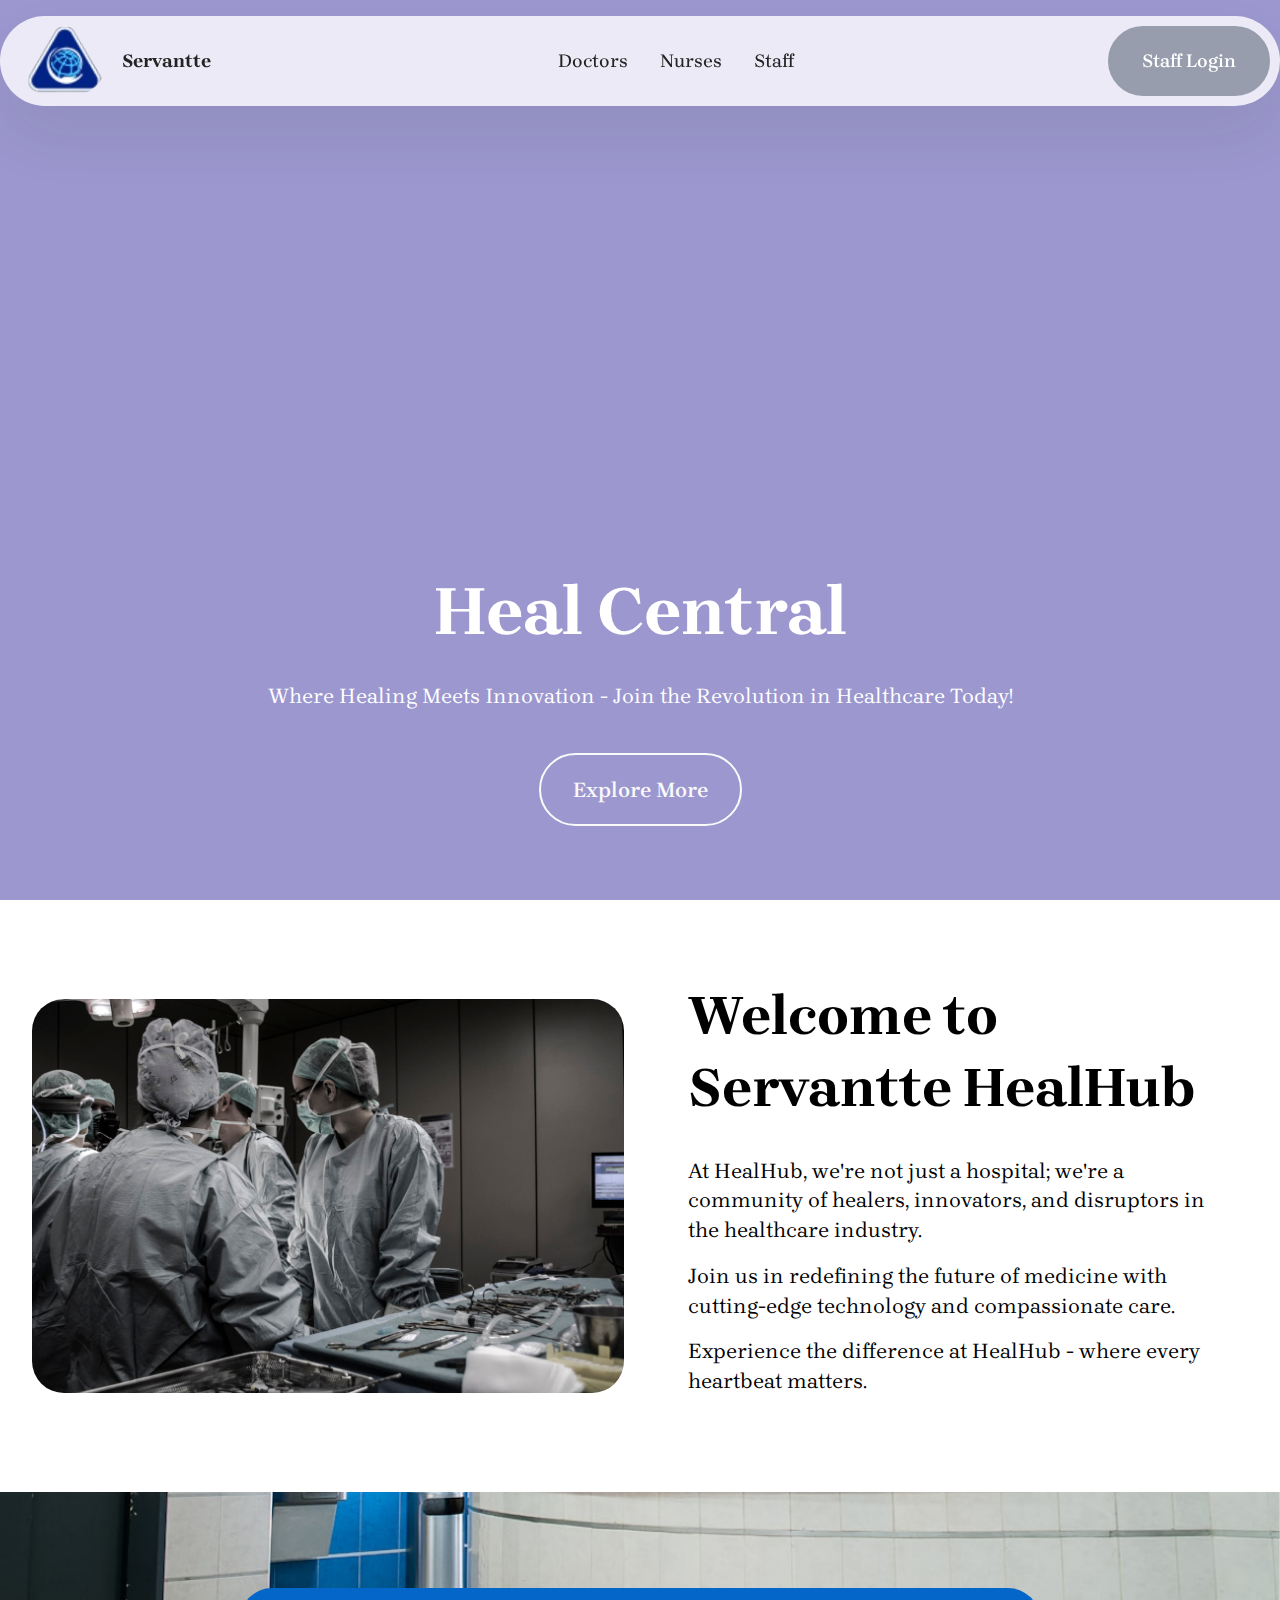
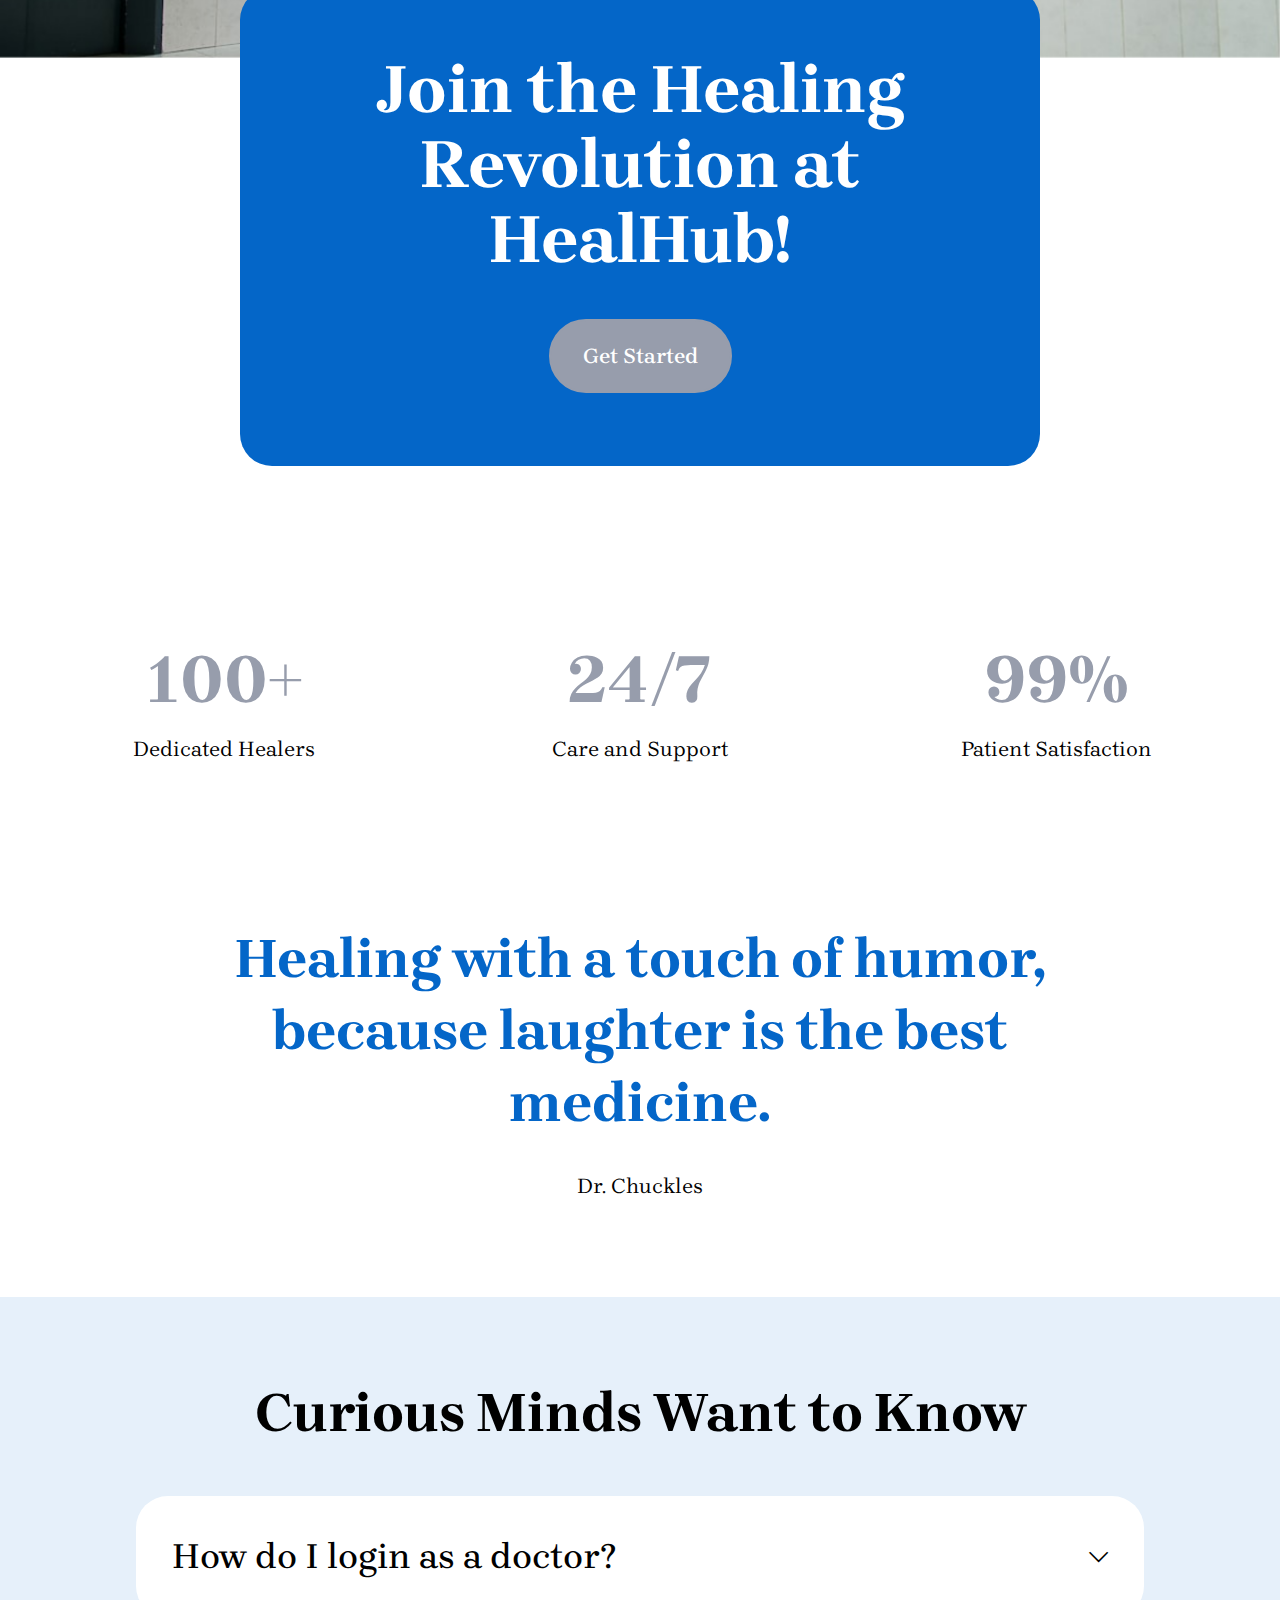
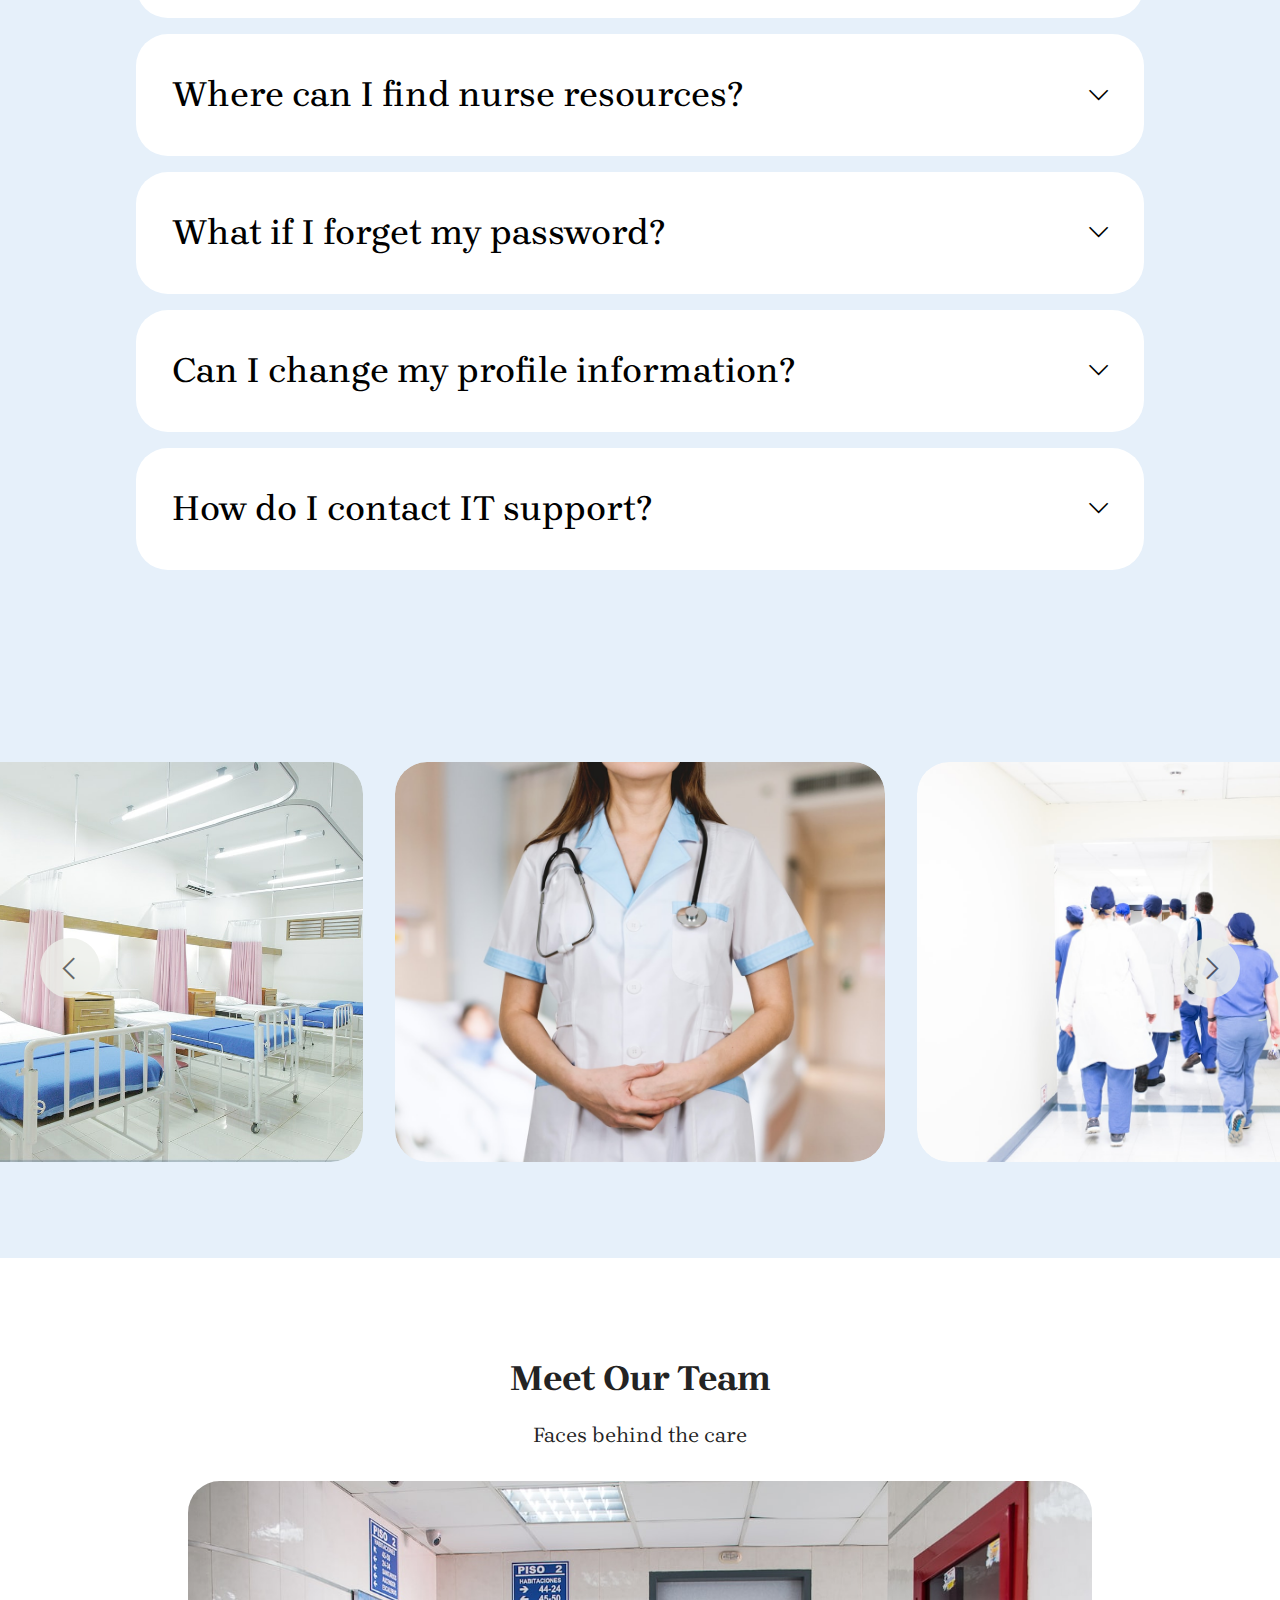
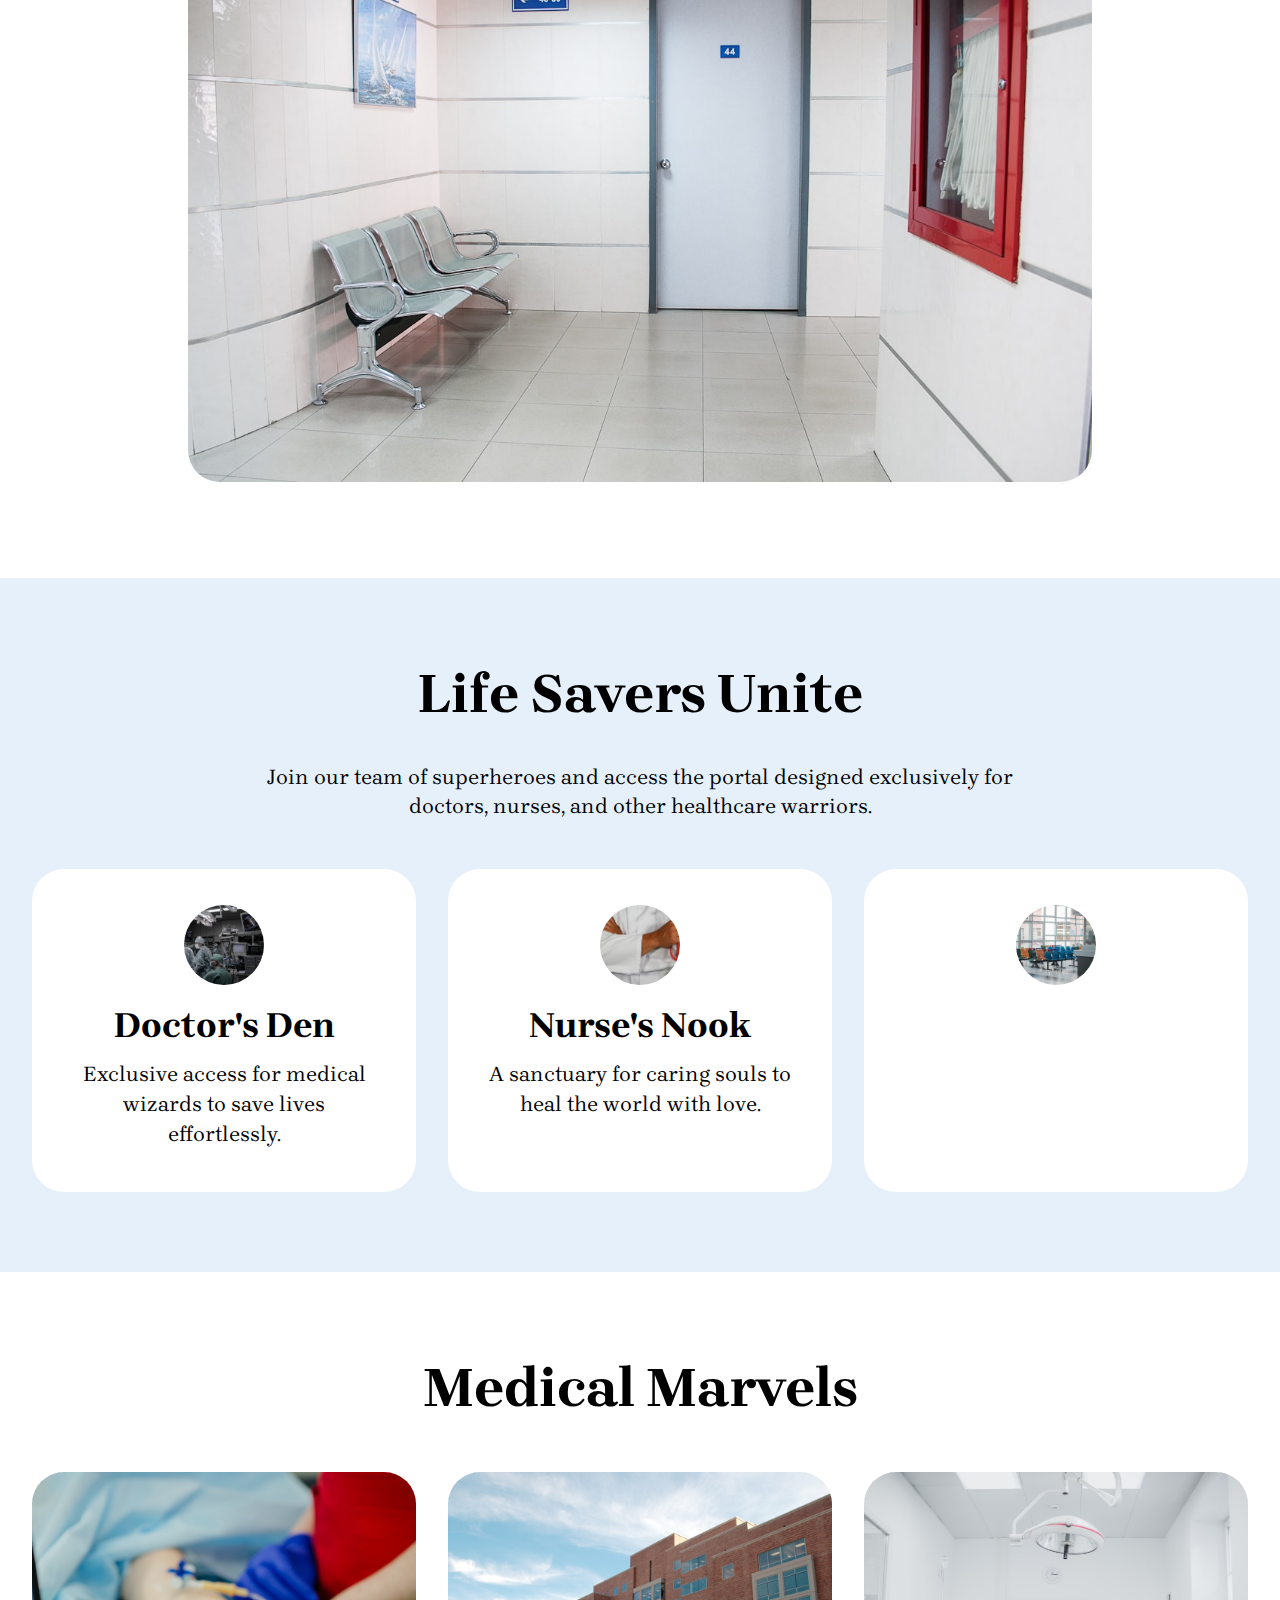
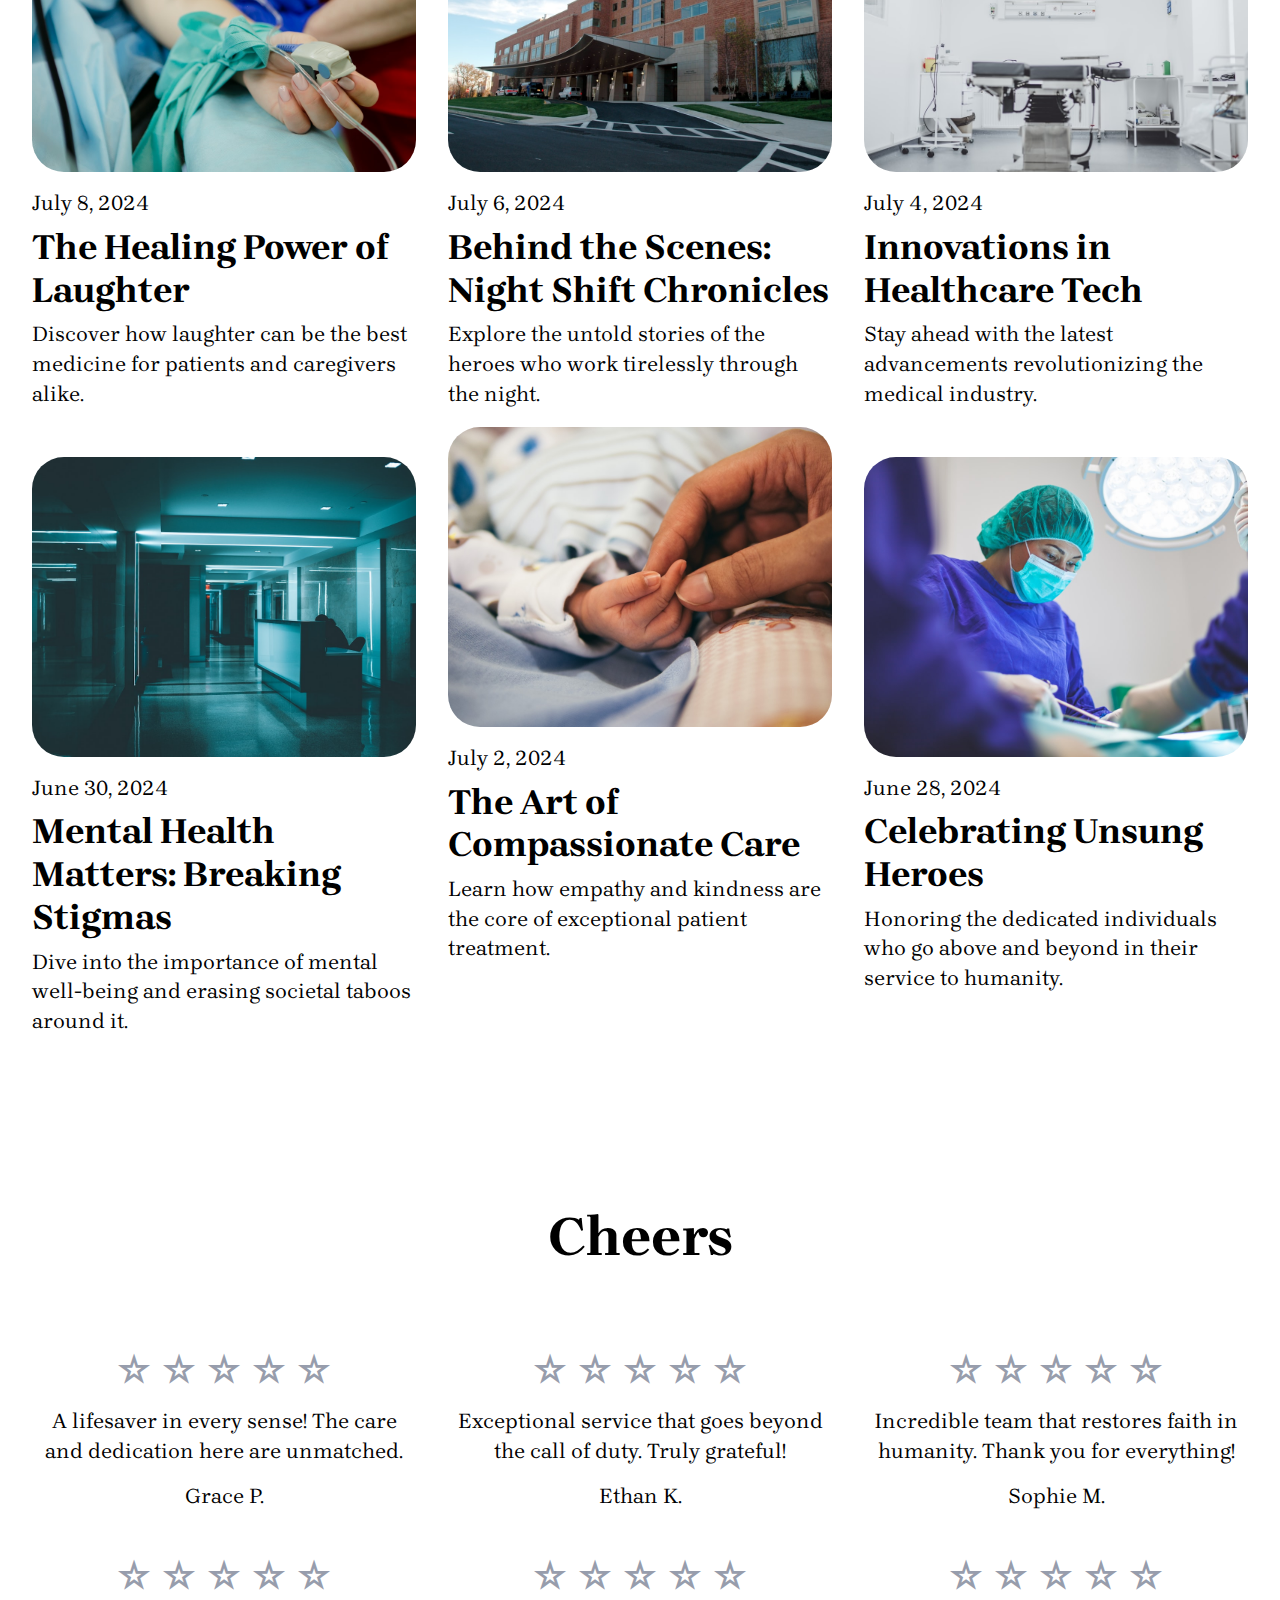
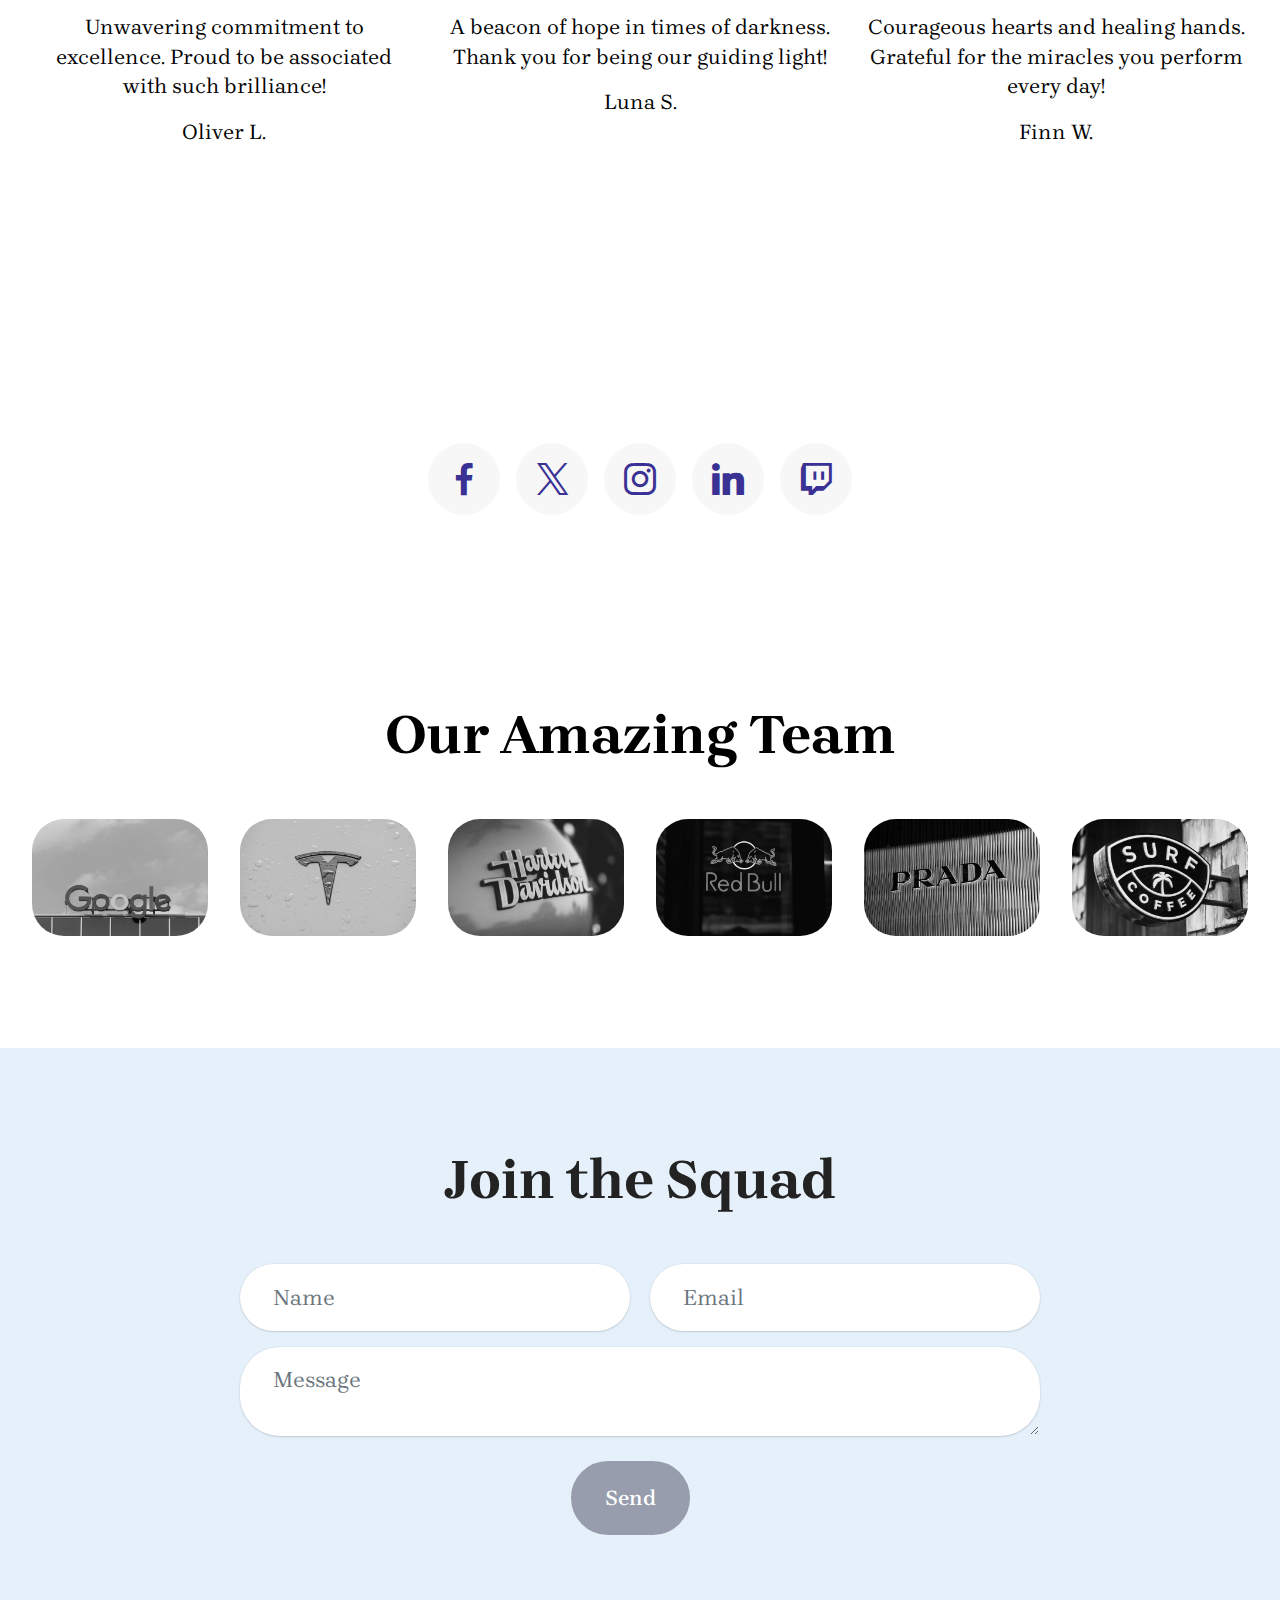
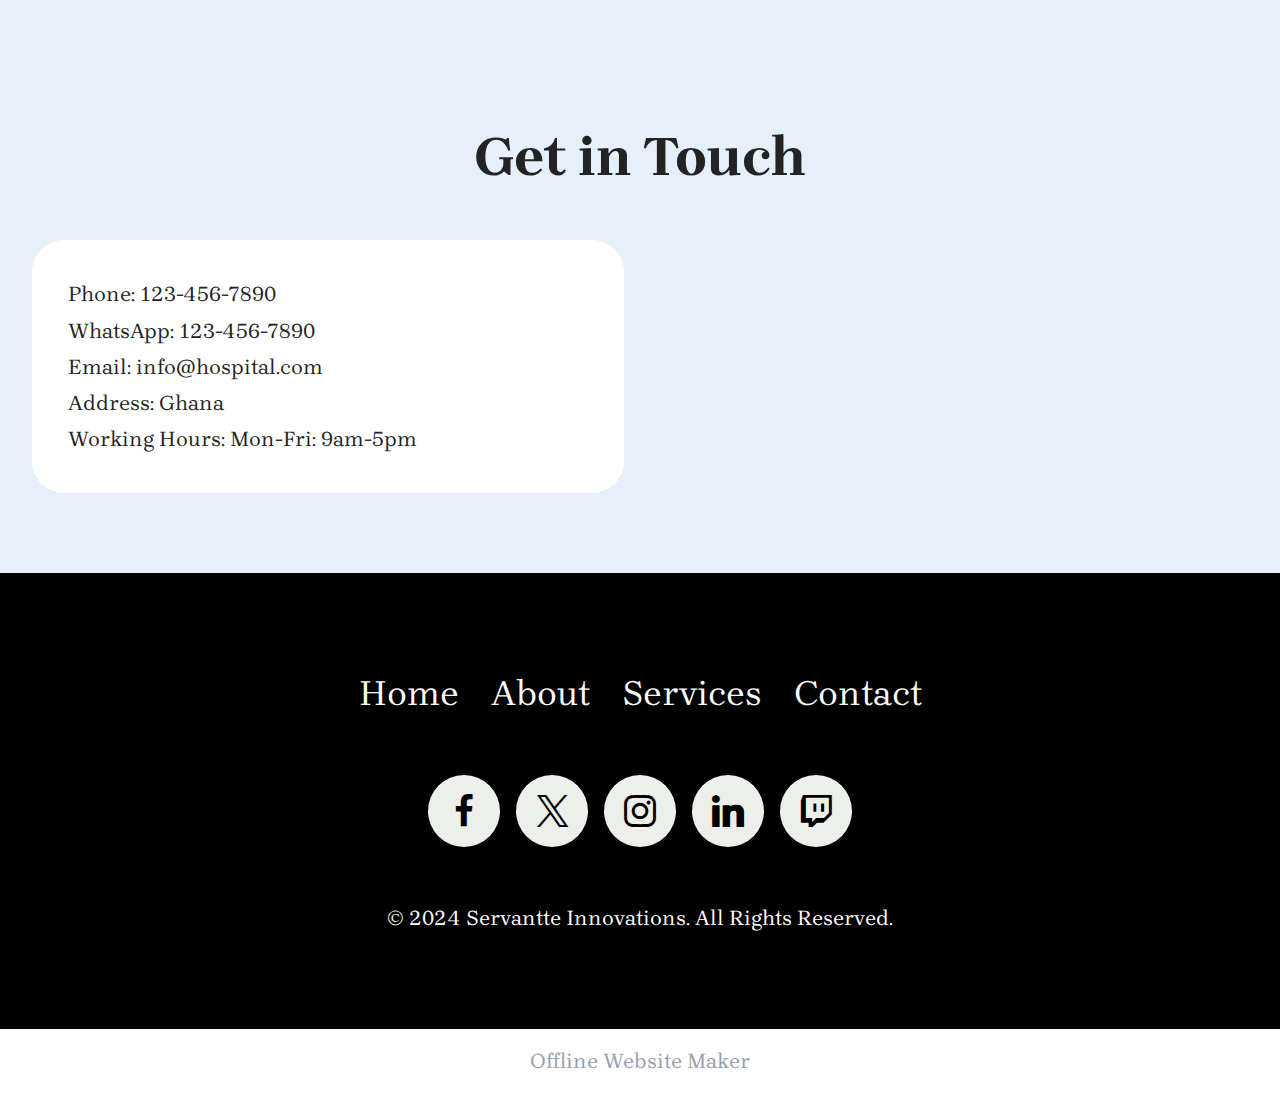
==== index.html @ cb9d39ae "updated ui for hospital management system" ====
<!DOCTYPE html>
<html  >
<head>
  <!-- Site made with Mobirise Website Builder v5.9.18, https://mobirise.com -->
  <meta charset="UTF-8">
  <meta http-equiv="X-UA-Compatible" content="IE=edge">
  <meta name="generator" content="Mobirise v5.9.18, mobirise.com">
  <meta name="viewport" content="width=device-width, initial-scale=1, minimum-scale=1">
  <link rel="shortcut icon" href="assets/images/servant2.png" type="image/x-icon">
  <meta name="description" content="Welcome to our state-of-the-art hospital, providing exceptional care and treatment for all patients. Our dedicated team of doctors, nurses, and staff are committed to your well-being.">
  
  
  <title>Servantte Medical Care</title>
  <link rel="stylesheet" href="assets/web/assets/mobirise-icons2/mobirise2.css">
  <link rel="stylesheet" href="assets/bootstrap/css/bootstrap.min.css">
  <link rel="stylesheet" href="assets/bootstrap/css/bootstrap-grid.min.css">
  <link rel="stylesheet" href="assets/bootstrap/css/bootstrap-reboot.min.css">
  <link rel="stylesheet" href="assets/parallax/jarallax.css">
  <link rel="stylesheet" href="assets/dropdown/css/style.css">
  <link rel="stylesheet" href="assets/socicon/css/styles.css">
  <link rel="stylesheet" href="assets/theme/css/style.css">
  <link rel="preload" href="https://fonts.googleapis.com/css2?family=Brygada+1918:wght@400;700&display=swap&display=swap" as="style" onload="this.onload=null;this.rel='stylesheet'">
  <noscript><link rel="stylesheet" href="https://fonts.googleapis.com/css2?family=Brygada+1918:wght@400;700&display=swap&display=swap"></noscript>
  <link rel="preload" as="style" href="assets/mobirise/css/mbr-additional.css?v=9ioSH4"><link rel="stylesheet" href="assets/mobirise/css/mbr-additional.css?v=9ioSH4" type="text/css">

  
  
  
</head>
<body>
  
  <section data-bs-version="5.1" class="menu menu2 cid-ui8hiRd8ON" once="menu" id="menu-5-ui8hiRd8ON">
	

	<nav class="navbar navbar-dropdown navbar-fixed-top navbar-expand-lg">
		<div class="container">
			<div class="navbar-brand">
				<span class="navbar-logo">
					<a href="">
						<img src="assets/images/servant2.png" alt="Mobirise Website Builder" style="height: 4.3rem;">
					</a>
				</span>
				<span class="navbar-caption-wrap"><a class="navbar-caption text-black display-4" href="">Servantte</a></span>
			</div>
			<button class="navbar-toggler" type="button" data-toggle="collapse" data-bs-toggle="collapse" data-target="#navbarSupportedContent" data-bs-target="#navbarSupportedContent" aria-controls="navbarNavAltMarkup" aria-expanded="false" aria-label="Toggle navigation">
				<div class="hamburger">
					<span></span>
					<span></span>
					<span></span>
					<span></span>
				</div>
			</button>
			<div class="collapse navbar-collapse" id="navbarSupportedContent">
				<ul class="navbar-nav nav-dropdown" data-app-modern-menu="true"><li class="nav-item">
						<a class="nav-link link text-black text-primary display-4" href="page1.html">Doctors</a>
					</li>
					<li class="nav-item">
						<a class="nav-link link text-black text-primary display-4" href="page2.html" aria-expanded="false">Nurses</a>
					</li>
					<li class="nav-item">
						<a class="nav-link link text-black text-primary display-4" href="page3.html">Staff</a>
					</li></ul>
				
				<div class="navbar-buttons mbr-section-btn"><a class="btn btn-primary display-4" href="https://mobiri.se">Staff Login</a></div>
			</div>
		</div>
	</nav>
</section>

<section data-bs-version="5.1" class="header16 cid-ui8hiRdVJS mbr-fullscreen" id="hero-17-ui8hiRdVJS">
  
  
  <div class="container-fluid">
    <div class="row">
      <div class="content-wrap col-12 col-md-12">
        <h1 class="mbr-section-title mbr-fonts-style mbr-white mb-4 display-1">
          <strong>Heal Central</strong>
        </h1>
        
        <p class="mbr-fonts-style mbr-text mbr-white mb-4 display-7">Where Healing Meets Innovation - Join the Revolution in Healthcare Today!</p>
        <div class="mbr-section-btn">
          <a class="btn btn-white-outline display-7" href="https://mobiri.se">Explore More</a>
        </div>
      </div>
    </div>
  </div>
</section>

<section data-bs-version="5.1" class="article2 cid-ui8hiReaP4" id="about-me-2-ui8hiReaP4">
	

	
	

	<div class="container">
		<div class="row justify-content-center">
			<div class="col-12 col-md-12 col-lg-6 image-wrapper">
				<img class="w-100" src="assets/images/photo-1504813184591-01572f98c85f.jpeg" alt="Mobirise Website Builder">
			</div>
			<div class="col-12 col-md-12 col-lg">
				<div class="text-wrapper align-left">
					<h1 class="mbr-section-title mbr-fonts-style mb-4 display-2">
						<strong>Welcome to Servantte HealHub</strong>
					</h1>
					<p class="mbr-text align-left mbr-fonts-style mb-3 display-7">At HealHub, we're not just a hospital; we're a community of healers, innovators, and disruptors in the healthcare industry.</p>

					<p class="mbr-text align-left mbr-fonts-style mb-3 display-7">Join us in redefining the future of medicine with cutting-edge technology and compassionate care.</p>

					<p class="mbr-text align-left mbr-fonts-style mb-3 display-7">Experience the difference at HealHub - where every heartbeat matters.</p>

					
				</div>
			</div>
		</div>
	</div>
</section>

<section data-bs-version="5.1" class="header14 cid-ui8hiReDjA mbr-parallax-background" id="call-to-action-1-ui8hiReDjA">
	

	
	
	<div class="container">
		<div class="row justify-content-center">
			<div class="card col-12 col-md-12 col-lg-8">
				<div class="card-wrapper">
					<div class="card-box align-center">
						<h1 class="card-title mbr-fonts-style mb-4 display-1">
							<strong>Join the Healing Revolution at HealHub!</strong>
						</h1>
						
						<div class="mbr-section-btn mt-4">
							<a class="btn btn-primary display-7" href="https://mobiri.se">Get Started</a>
						</div>
					</div>
				</div>
			</div>
		</div>
	</div>
</section>

<section data-bs-version="5.1" class="features10 cid-ui8hiReTQ0" id="metrics-2-ui8hiReTQ0">
  

  
  
  <div class="container">
    
    <div class="row justify-content-center">
      <div class="item features-without-image col-12 col-md-6 col-lg-4">
        <div class="item-wrapper">
          <div class="card-box align-left">
            
            <p class="card-title mbr-fonts-style mb-3 display-1">
              <strong>100+</strong>
            </p>
            <p class="card-text mbr-fonts-style mb-3 display-7">Dedicated Healers</p>
            
          </div>
        </div>
      </div>
      <div class="item features-without-image col-12 col-md-6 col-lg-4">
        <div class="item-wrapper">
          <div class="card-box align-left">
            
            <p class="card-title mbr-fonts-style mb-3 display-1">
              <strong>24/7</strong>
            </p>
            <p class="card-text mbr-fonts-style mb-3 display-7">Care and Support</p>
            
          </div>
        </div>
      </div>
      <div class="item features-without-image col-12 col-md-6 col-lg-4">
        <div class="item-wrapper">
          <div class="card-box align-left">
            
            <p class="card-title mbr-fonts-style mb-3 display-1">
              <strong>99%</strong>
            </p>
            <p class="card-text mbr-fonts-style mb-3 display-7">Patient Satisfaction</p>
            
          </div>
        </div>
      </div>
    </div>
  </div>
</section>

<section data-bs-version="5.1" class="article14 cid-ui8hiRfUKG" id="generic-text-11-ui8hiRfUKG">
    
    <div class="container">
        <div class="row justify-content-center">
            <div class="col-md-12 col-lg-10">
                <h3 class="mbr-section-title mbr-fonts-style display-2">
                    <strong>Healing with a touch of humor, because laughter is the best medicine.</strong>
                </h3>
                <p class="mbr-section-subtitle mbr-fonts-style mt-4 display-7">Dr. Chuckles</p>
            </div>
        </div>
    </div>
</section>

<section data-bs-version="5.1" class="list1 cid-ui8hiRfTHR" id="faq-1-ui8hiRfTHR">
    
    
    <div class="container">
        <div class="row justify-content-center">
            <div class="col-12 col-md-12 col-lg-10 m-auto">
                <div class="content">
                    <div class="row justify-content-center mb-5">
                        <div class="col-12 content-head">
                            <div class="mbr-section-head">
                                <h4 class="mbr-section-title mbr-fonts-style align-center mb-0 display-2">
                                    <strong>Curious Minds Want to Know</strong>
                                </h4>
                                
                            </div>
                        </div>
                    </div>
                    <div id="bootstrap-accordion_6" class="panel-group accordionStyles accordion" role="tablist" aria-multiselectable="true">
                        <div class="card">
                            <div class="card-header" role="tab" id="headingOne">
                                <a role="button" class="panel-title collapsed" data-toggle="collapse" data-bs-toggle="collapse" data-core="" href="#collapse1_6" aria-expanded="false" aria-controls="collapse1">
                                    <h6 class="panel-title-edit mbr-semibold mbr-fonts-style mb-0 display-5">How do I login as a doctor?</h6>
                                    <span class="sign mbr-iconfont mobi-mbri-arrow-down"></span>
                                </a>
                            </div>
                            <div id="collapse1_6" class="panel-collapse noScroll collapse" role="tabpanel" aria-labelledby="headingOne" data-parent="#accordion" data-bs-parent="#bootstrap-accordion_6">
                                <div class="panel-body">
                                    <p class="mbr-fonts-style panel-text display-7">To login as a doctor, simply click on the 'Doctor Login' link in the dropdown menu.</p>
                                </div>
                            </div>
                        </div>
                        <div class="card">
                            <div class="card-header" role="tab" id="headingOne">
                                <a role="button" class="panel-title collapsed" data-toggle="collapse" data-bs-toggle="collapse" data-core="" href="#collapse2_6" aria-expanded="false" aria-controls="collapse2">
                                    <h6 class="panel-title-edit mbr-semibold mbr-fonts-style mb-0 display-5">Where can I find nurse resources?</h6>
                                    <span class="sign mbr-iconfont mobi-mbri-arrow-down"></span>
                                </a>
                            </div>
                            <div id="collapse2_6" class="panel-collapse noScroll collapse" role="tabpanel" aria-labelledby="headingOne" data-parent="#accordion" data-bs-parent="#bootstrap-accordion_6">
                                <div class="panel-body">
                                    <p class="mbr-fonts-style panel-text display-7">All nurse resources can be accessed through the 'Nurse Hub' link in the dropdown menu.</p>
                                </div>
                            </div>
                        </div>
                        <div class="card">
                            <div class="card-header" role="tab" id="headingOne">
                                <a role="button" class="panel-title collapsed" data-toggle="collapse" data-bs-toggle="collapse" data-core="" href="#collapse3_6" aria-expanded="false" aria-controls="collapse3">
                                    <h6 class="panel-title-edit mbr-semibold mbr-fonts-style mb-0 display-5">What if I forget my password?</h6>
                                    <span class="sign mbr-iconfont mobi-mbri-arrow-down"></span>
                                </a>
                            </div>
                            <div id="collapse3_6" class="panel-collapse noScroll collapse" role="tabpanel" aria-labelledby="headingOne" data-parent="#accordion" data-bs-parent="#bootstrap-accordion_6">
                                <div class="panel-body">
                                    <p class="mbr-fonts-style panel-text display-7">Don't worry! Just click on 'Forgot Password' and follow the instructions to reset it.</p>
                                </div>
                            </div>
                        </div>
                        <div class="card">
                            <div class="card-header" role="tab" id="headingOne">
                                <a role="button" class="panel-title collapsed" data-toggle="collapse" data-bs-toggle="collapse" data-core="" href="#collapse4_6" aria-expanded="false" aria-controls="collapse4">
                                    <h6 class="panel-title-edit mbr-semibold mbr-fonts-style mb-0 display-5">Can I change my profile information?</h6>
                                    <span class="sign mbr-iconfont mobi-mbri-arrow-down"></span>
                                </a>
                            </div>
                            <div id="collapse4_6" class="panel-collapse noScroll collapse" role="tabpanel" aria-labelledby="headingOne" data-parent="#accordion" data-bs-parent="#bootstrap-accordion_6">
                                <div class="panel-body">
                                    <p class="mbr-fonts-style panel-text display-7">Yes, you can update your profile details by selecting 'Profile Settings' in the dropdown menu.</p>
                                </div>
                            </div>
                        </div>
                        <div class="card">
                            <div class="card-header" role="tab" id="headingOne">
                                <a role="button" class="panel-title collapsed" data-toggle="collapse" data-bs-toggle="collapse" data-core="" href="#collapse5_6" aria-expanded="false" aria-controls="collapse5">
                                    <h6 class="panel-title-edit mbr-semibold mbr-fonts-style mb-0 display-5">How do I contact IT support?</h6>
                                    <span class="sign mbr-iconfont mobi-mbri-arrow-down"></span>
                                </a>
                            </div>
                            <div id="collapse5_6" class="panel-collapse noScroll collapse" role="tabpanel" aria-labelledby="headingOne" data-parent="#accordion" data-bs-parent="#bootstrap-accordion_6">
                                <div class="panel-body">
                                    <p class="mbr-fonts-style panel-text display-7">For IT assistance, click on 'IT Support' in the dropdown menu to get help from our tech wizards.</p>
                                </div>
                            </div>
                        </div>
                        
                    </div>
                </div>
            </div>
        </div>
    </div>
</section>

<section data-bs-version="5.1" class="slider4 mbr-embla cid-ui8hiRfVQ7" id="gallery-13-ui8hiRfVQ7">
  
  
  <div class="container-fluid">
    
    <div class="row">
      <div class="col-12">
        <div class="embla position-relative" data-skip-snaps="true" data-align="center" data-contain-scroll="trimSnaps" data-loop="true" data-auto-play="true" data-auto-play-interval="5" data-draggable="true">
          <div class="embla__viewport">
            <div class="embla__container">
              <div class="embla__slide slider-image item" style="margin-left: 1rem; margin-right: 1rem;">
                <div class="slide-content">
                  <div class="item-img">
                    <div class="item-wrapper">
                      <img src="assets/images/photo-1584432810601-6c7f27d2362b.jpeg" alt="Mobirise Website Builder" title="">
                    </div>
                  </div>
                </div>
              </div>
              <div class="embla__slide slider-image item" style="margin-left: 1rem; margin-right: 1rem;">
                <div class="slide-content">
                  <div class="item-img">
                    <div class="item-wrapper">
                      <img src="assets/images/photo-1516841273335-e39b37888115.jpeg" alt="Mobirise Website Builder" title="">
                    </div>
                  </div>
                </div>
              </div>
              <div class="embla__slide slider-image item" style="margin-left: 1rem; margin-right: 1rem;">
                <div class="slide-content">
                  <div class="item-img">
                    <div class="item-wrapper">
                      <img src="assets/images/photo-1559000357-f6b52ddfbe37.jpeg" alt="Mobirise Website Builder" title="">
                    </div>
                  </div>
                </div>
              </div>
              <div class="embla__slide slider-image item" style="margin-left: 1rem; margin-right: 1rem;">
                <div class="slide-content">
                  <div class="item-img">
                    <div class="item-wrapper">
                      <img src="assets/images/photo-1519494080410-f9aa76cb4283.jpeg" alt="Mobirise Website Builder" title="">
                    </div>
                  </div>
                </div>
              </div>
              <div class="embla__slide slider-image item" style="margin-left: 1rem; margin-right: 1rem;">
                <div class="slide-content">
                  <div class="item-img">
                    <div class="item-wrapper">
                      <img src="assets/images/photo-1538108149393-fbbd81895907.jpeg" alt="Mobirise Website Builder" title="">
                    </div>
                  </div>
                </div>
              </div>
            </div>
          </div>
          <button class="embla__button embla__button--prev">
            <span class="mobi-mbri mobi-mbri-arrow-prev" aria-hidden="true"></span>
            <span class="sr-only visually-hidden visually-hidden">Previous</span>
          </button>
          <button class="embla__button embla__button--next">
            <span class="mobi-mbri mobi-mbri-arrow-next" aria-hidden="true"></span>
            <span class="sr-only visually-hidden visually-hidden">Next</span>
          </button>
        </div>
      </div>
    </div>
  </div>
</section>

<section data-bs-version="5.1" class="image3 cid-ui8hiRgqtL" id="image-2-ui8hiRgqtL">
  

  
  

  <div class="container">
    <div class="row justify-content-center">
      <div class="col-12 col-lg-9">
        <h4 class="mbr-description mbr-fonts-style mb-3 align-center display-5">
          <strong>Meet Our Team</strong>
        </h4>
        <p class="mbr-description mbr-fonts-style mb-4 align-center display-7">Faces behind the care</p>
        <div class="image-wrapper">
          <img class="w-100" src="assets/images/photo-1519494140681-8b17d830a3e9.jpeg" alt="Mobirise Website Builder">
        </div>
      </div>
    </div>
  </div>
</section>

<section data-bs-version="5.1" class="features19 cid-ui8hiRhinX" id="features-19-ui8hiRhinX">
    
    
    
    <div class="container">
        <div class="row justify-content-center">
            <div class="col-12 mb-5 content-head">
                <h3 class="mbr-section-title mbr-fonts-style align-center mb-0 display-2">
                    <strong>Life Savers Unite</strong>
                </h3>
                <h5 class="mbr-section-subtitle mbr-fonts-style align-center mb-0 mt-4 display-7">Join our team of superheroes and access the portal designed exclusively for doctors, nurses, and other healthcare warriors.</h5>
            </div>
        </div>
        <div class="row">
            <div class="item features-without-image col-12 col-lg-4 item-mb">
                <div class="item-wrapper">
                    <div class="card-box align-left">
                        <div class="img-wrapper mb-3">
                            <img class="" src="assets/images/photo-1504439468489-c8920d796a29.jpeg">
                        </div>
                        <h5 class="card-title mbr-fonts-style display-5">
                            <strong>Doctor's Den</strong>
                        </h5>
                        <p class="card-text mbr-fonts-style display-7">Exclusive access for medical wizards to save lives effortlessly.</p>
                    </div>
                </div>
            </div>
            <div class="item features-without-image col-12 col-lg-4 item-mb">
                <div class="item-wrapper">
                    <div class="card-box align-left">
                        <div class="img-wrapper mb-3">
                            <img class="" src="assets/images/photo-1532938911079-1b06ac7ceec7.jpeg">
                        </div>
                        <h5 class="card-title mbr-fonts-style display-5">
                            <strong>Nurse's Nook</strong>
                        </h5>
                        <p class="card-text mbr-fonts-style display-7">A sanctuary for caring souls to heal the world with love.</p>
                    </div>
                </div>
            </div>
            <div class="item features-without-image col-12 col-lg-4 item-mb">
                <div class="item-wrapper">
                    <div class="card-box align-left">
                        <div class="img-wrapper mb-3">
                            <img class="" src="assets/images/photo-1565307528294-f70f3c7094e0.jpeg">
                        </div>
                        <h5 class="card-title mbr-fonts-style display-5">
                            <strong></strong>
                        </h5>
                        <p class="card-text mbr-fonts-style display-7"></p>
                    </div>
                </div>
            </div>
        </div>
    </div>
</section>

<section data-bs-version="5.1" class="news08 cid-ui8hiRiu3n" id="blog-4-ui8hiRiu3n">
    
    
    <div class="container">
        <div class="row justify-content-center mb-5">
            <div class="col-12 content-head">
                <div class="mbr-section-head">
                    <h4 class="mbr-section-title mbr-fonts-style align-center mb-0 display-2">
                        <strong>Medical Marvels</strong>
                    </h4>
                    
                </div>
            </div>
        </div>
        <div class="row mbr-masonry" data-masonry="{&quot;percentPosition&quot;: true }">
            <div class="item features-image col-12 col-md-6 col-lg-4 active">
                <div class="item-wrapper">
                    <div class="item-img mb-3">
                        <img src="assets/images/photo-1564732005956-20420ebdab60.jpeg" alt="Mobirise Website Builder" title="">
                    </div>
                    <div class="item-content align-left">
                        <h5 class="item-title mbr-fonts-style display-7">July 8, 2024</h5>
                        <h6 class="item-subtitle mbr-fonts-style display-5">
                            <strong>The Healing Power of Laughter</strong>
                        </h6>
                        <p class="mbr-text mbr-fonts-style display-7">Discover how laughter can be the best medicine for patients and caregivers alike.</p>
                        
                    </div>
                </div>
            </div>
            <div class="item features-image col-12 col-md-6 col-lg-4 active">
                <div class="item-wrapper">
                    <div class="item-img mb-3">
                        <img src="assets/images/photo-1586773860418-d37222d8fce3.jpeg" alt="Mobirise Website Builder" title="">
                    </div>
                    <div class="item-content align-left">
                        <h5 class="item-title mbr-fonts-style display-7">July 6, 2024</h5>
                        <h6 class="item-subtitle mbr-fonts-style display-5">
                            <strong>Behind the Scenes: Night Shift Chronicles</strong>
                        </h6>
                        <p class="mbr-text mbr-fonts-style display-7">Explore the untold stories of the heroes who work tirelessly through the night.</p>
                        
                    </div>
                </div>
            </div>
            <div class="item features-image col-12 col-md-6 col-lg-4 active">
                <div class="item-wrapper">
                    <div class="item-img mb-3">
                        <img src="assets/images/photo-1551076805-e1869033e561.jpeg" alt="Mobirise Website Builder" title="">
                    </div>
                    <div class="item-content align-left">
                        <h5 class="item-title mbr-fonts-style display-7">July 4, 2024</h5>
                        <h6 class="item-subtitle mbr-fonts-style display-5">
                            <strong>Innovations in Healthcare Tech</strong>
                        </h6>
                        <p class="mbr-text mbr-fonts-style display-7">Stay ahead with the latest advancements revolutionizing the medical industry.</p>
                        
                    </div>
                </div>
            </div>        
            <div class="item features-image col-12 col-md-6 col-lg-4 active">
                <div class="item-wrapper">
                    <div class="item-img mb-3">
                        <img src="assets/images/photo-1470116945706-e6bf5d5a53ca.jpeg" alt="Mobirise Website Builder" title="">
                    </div>
                    <div class="item-content align-left">
                        <h5 class="item-title mbr-fonts-style display-7">July 2, 2024</h5>
                        <h6 class="item-subtitle mbr-fonts-style display-5">
                            <strong>The Art of Compassionate Care</strong>
                        </h6>
                        <p class="mbr-text mbr-fonts-style display-7">Learn how empathy and kindness are the core of exceptional patient treatment.</p>
                        
                    </div>
                </div>
            </div>       
            <div class="item features-image col-12 col-md-6 col-lg-4 active">
                <div class="item-wrapper">
                    <div class="item-img mb-3">
                        <img src="assets/images/photo-1485848395967-65dff62dc35b.jpeg" alt="Mobirise Website Builder" title="">
                    </div>
                    <div class="item-content align-left">
                        <h5 class="item-title mbr-fonts-style display-7">June 30, 2024</h5>
                        <h6 class="item-subtitle mbr-fonts-style display-5">
                            <strong>Mental Health Matters: Breaking Stigmas</strong>
                        </h6>
                        <p class="mbr-text mbr-fonts-style display-7">Dive into the importance of mental well-being and erasing societal taboos around it.</p>
                        
                    </div>
                </div>
            </div>        
            <div class="item features-image col-12 col-md-6 col-lg-4 active">
                <div class="item-wrapper">
                    <div class="item-img mb-3">
                        <img src="assets/images/photo-1571772996211-2f02c9727629.jpeg" alt="Mobirise Website Builder" title="">
                    </div>
                    <div class="item-content align-left">
                        <h5 class="item-title mbr-fonts-style display-7">June 28, 2024</h5>
                        <h6 class="item-subtitle mbr-fonts-style display-5">
                            <strong>Celebrating Unsung Heroes</strong>
                        </h6>
                        <p class="mbr-text mbr-fonts-style display-7">Honoring the dedicated individuals who go above and beyond in their service to humanity.</p>
                        
                    </div>
                </div>
            </div>
        </div>
    </div>
</section>

<section data-bs-version="5.1" class="people02 cid-ui8hiRidQ6" id="testimonials-2-ui8hiRidQ6">
    

    
    
    <div class="container">
        <div class="row mb-5 justify-content-center">
            <div class="col-12 content-head">
                <h3 class="mbr-section-title mbr-fonts-style align-center mb-4 display-2">
                    <strong>Cheers</strong>
                </h3>
                
            </div>
        </div>
        <div class="row">
            <div class="item features-without-image col-12 col-md-6 col-lg-4 mb-5">
                <div class="item-wrapper">
                    <div class="card-box align-center">
                        <div class="iconfont-wrapper mb-3">
                            <span class="mbr-iconfont mobi-mbri-star mobi-mbri"></span>
                            <span class="mbr-iconfont mobi-mbri-star mobi-mbri"></span>
                            <span class="mbr-iconfont mobi-mbri-star mobi-mbri"></span>
                            <span class="mbr-iconfont mobi-mbri-star mobi-mbri"></span>
                            <span class="mbr-iconfont mobi-mbri-star mobi-mbri"></span>
                        </div>
                        <h5 class="card-title mbr-fonts-style mb-3 display-7">A lifesaver in every sense! The care and dedication here are unmatched.</h5>
                        <p class="card-text mbr-fonts-style mb-0 display-7">Grace P.</p>
                    </div>
                </div>
            </div>
            <div class="item features-without-image col-12 col-md-6 col-lg-4 mb-5">
                <div class="item-wrapper">
                    <div class="card-box align-center">
                        <div class="iconfont-wrapper mb-3">
                            <span class="mbr-iconfont mobi-mbri-star mobi-mbri"></span>
                            <span class="mbr-iconfont mobi-mbri-star mobi-mbri"></span>
                            <span class="mbr-iconfont mobi-mbri-star mobi-mbri"></span>
                            <span class="mbr-iconfont mobi-mbri-star mobi-mbri"></span>
                            <span class="mbr-iconfont mobi-mbri-star mobi-mbri"></span>
                        </div>
                        <h5 class="card-title mbr-fonts-style mb-3 display-7">Exceptional service that goes beyond the call of duty. Truly grateful!</h5>
                        <p class="card-text mbr-fonts-style mb-0 display-7">Ethan K.</p>
                    </div>
                </div>
            </div>
            <div class="item features-without-image col-12 col-md-6 col-lg-4 mb-5">
                <div class="item-wrapper">
                    <div class="card-box align-center">
                        <div class="iconfont-wrapper mb-3">
                            <span class="mbr-iconfont mobi-mbri-star mobi-mbri"></span>
                            <span class="mbr-iconfont mobi-mbri-star mobi-mbri"></span>
                            <span class="mbr-iconfont mobi-mbri-star mobi-mbri"></span>
                            <span class="mbr-iconfont mobi-mbri-star mobi-mbri"></span>
                            <span class="mbr-iconfont mobi-mbri-star mobi-mbri"></span>
                        </div>
                        <h5 class="card-title mbr-fonts-style mb-3 display-7">Incredible team that restores faith in humanity. Thank you for everything!</h5>
                        <p class="card-text mbr-fonts-style mb-0 display-7">Sophie M.</p>
                    </div>
                </div>
            </div>
            <div class="item features-without-image col-12 col-md-6 col-lg-4 mb-5">
                <div class="item-wrapper">
                    <div class="card-box align-center">
                        <div class="iconfont-wrapper mb-3">
                            <span class="mbr-iconfont mobi-mbri-star mobi-mbri"></span>
                            <span class="mbr-iconfont mobi-mbri-star mobi-mbri"></span>
                            <span class="mbr-iconfont mobi-mbri-star mobi-mbri"></span>
                            <span class="mbr-iconfont mobi-mbri-star mobi-mbri"></span>
                            <span class="mbr-iconfont mobi-mbri-star mobi-mbri"></span>
                        </div>
                        <h5 class="card-title mbr-fonts-style mb-3 display-7">Unwavering commitment to excellence. Proud to be associated with such brilliance!</h5>
                        <p class="card-text mbr-fonts-style mb-0 display-7">Oliver L.</p>
                    </div>
                </div>
            </div>
            <div class="item features-without-image col-12 col-md-6 col-lg-4 mb-5">
                <div class="item-wrapper">
                    <div class="card-box align-center">
                        <div class="iconfont-wrapper mb-3">
                            <span class="mbr-iconfont mobi-mbri-star mobi-mbri"></span>
                            <span class="mbr-iconfont mobi-mbri-star mobi-mbri"></span>
                            <span class="mbr-iconfont mobi-mbri-star mobi-mbri"></span>
                            <span class="mbr-iconfont mobi-mbri-star mobi-mbri"></span>
                            <span class="mbr-iconfont mobi-mbri-star mobi-mbri"></span>
                        </div>
                        <h5 class="card-title mbr-fonts-style mb-3 display-7">A beacon of hope in times of darkness. Thank you for being our guiding light!</h5>
                        <p class="card-text mbr-fonts-style mb-0 display-7">Luna S.</p>
                    </div>
                </div>
            </div>
            <div class="item features-without-image col-12 col-md-6 col-lg-4 mb-5">
                <div class="item-wrapper">
                    <div class="card-box align-center">
                        <div class="iconfont-wrapper mb-3">
                            <span class="mbr-iconfont mobi-mbri-star mobi-mbri"></span>
                            <span class="mbr-iconfont mobi-mbri-star mobi-mbri"></span>
                            <span class="mbr-iconfont mobi-mbri-star mobi-mbri"></span>
                            <span class="mbr-iconfont mobi-mbri-star mobi-mbri"></span>
                            <span class="mbr-iconfont mobi-mbri-star mobi-mbri"></span>
                        </div>
                        <h5 class="card-title mbr-fonts-style mb-3 display-7">Courageous hearts and healing hands. Grateful for the miracles you perform every day!</h5>
                        <p class="card-text mbr-fonts-style mb-0 display-7">Finn W.</p>
                    </div>
                </div>
            </div>
        </div>
        <div class="row mt-0 mt-md-5">
            
        </div>
    </div>
</section>

<section data-bs-version="5.1" class="social05 cid-ui8hiRjd2L" id="follow-us-2-ui8hiRjd2L">
    

    

    <div class="container">
        <div class="row">
            <h3 class="mbr-section-title align-center mb-5 mbr-fonts-style display-2"></h3>
            <div class="col-12">
                <div class="social-row">
                    <div class="soc-item">
                        <a href="https://mobiri.se/" target="_blank">
                            <span class="mbr-iconfont socicon socicon-facebook"></span>
                        </a>
                    </div>
                    <div class="soc-item">
                        <a href="https://mobiri.se/" target="_blank">
                            <span class="mbr-iconfont socicon-twitter socicon"></span>
                        </a>
                    </div>
                    <div class="soc-item">
                        <a href="https://mobiri.se/" target="_blank">
                            <span class="mbr-iconfont socicon-instagram socicon"></span>
                        </a>
                    </div>
                    <div class="soc-item">
                        <a href="https://mobiri.se/" target="_blank">
                            <span class="mbr-iconfont socicon socicon-linkedin"></span>
                        </a>
                    </div>
                    <div class="soc-item">
                        <a href="https://mobiri.se/" target="_blank">
                            <span class="mbr-iconfont socicon socicon-twitch"></span>
                        </a>
                    </div>
                </div>
            </div>
        </div>
    </div>
</section>

<section data-bs-version="5.1" class="clients04 cid-ui8hiRjPHT" id="partners-1-ui8hiRjPHT">
    
    
    <div class="container-fluid">
        <div class="row justify-content-center mb-5">
            <div class="col-12 content-head">
                <div class="mbr-section-head">
                    <h4 class="mbr-section-title mbr-fonts-style align-center mb-0 display-2">
                        <strong>Our Amazing Team</strong>
                    </h4>
                    
                </div>
            </div>
        </div>
        <div class="row">
            <div class="item features-image col-12 col-md-6 col-sm-6 col-lg-2 active">
                <div class="item-wrapper">
                    <div class="">
                        <img src="assets/images/photo-1529612700005-e35377bf1415.jpeg" alt="Mobirise Website Builder" title="" data-slide-to="1" data-bs-slide-to="1">
                    </div>
                    
                </div>
            </div>
            <div class="item features-image col-12 col-md-6 col-sm-6 col-lg-2">
                <div class="item-wrapper">
                    <div class="">
                        <img src="assets/images/photo-1651044450619-5ce74d316987.jpeg" alt="Mobirise Website Builder" title="" data-slide-to="2" data-bs-slide-to="2">
                    </div>
                    
                </div>
            </div>
            <div class="item features-image col-12 col-md-6 col-sm-6 col-lg-2">
                <div class="item-wrapper">
                    <div class="">
                        <img src="assets/images/photo-1606136968306-ab2868cc1f21.jpeg" alt="Mobirise Website Builder" title="" data-slide-to="3" data-bs-slide-to="3">
                    </div>
                    
                </div>
            </div>
            <div class="item features-image col-12 col-md-6 col-sm-6 col-lg-2">
                <div class="item-wrapper">
                    <div class="">
                        <img src="assets/images/photo-1617727553252-65863c156eb0.jpeg" alt="Mobirise Website Builder" title="" data-slide-to="4" data-bs-slide-to="4">
                    </div>
                    
                </div>
            </div>
            <div class="item features-image col-12 col-md-6 col-sm-6 col-lg-2">
                <div class="item-wrapper">
                    <div class="">
                        <img src="assets/images/photo-1651853082689-706323a31427.jpeg" alt="Mobirise Website Builder" title="" data-slide-to="5" data-bs-slide-to="5">
                    </div>
                    
                </div>
            </div>
            <div class="item features-image col-12 col-md-6 col-sm-6 col-lg-2">
                <div class="item-wrapper">
                    <div class="">
                        <img src="assets/images/photo-1554463529-e27854014799.jpeg" alt="Mobirise Website Builder" title="" data-slide-to="6" data-bs-slide-to="6">
                    </div>
                    
                </div>
            </div>
        </div>
    </div>
</section>

<section data-bs-version="5.1" class="form5 cid-ui8hiRjF3G" id="contact-form-2-ui8hiRjF3G">
    
    
    <div class="container">
        <div class="row justify-content-center">
            <div class="col-12 content-head">
                <div class="mbr-section-head mb-5">
                    <h3 class="mbr-section-title mbr-fonts-style align-center mb-0 display-2">
                        <strong>Join the Squad</strong>
                    </h3>
                    
                </div>
            </div>
        </div>
        <div class="row justify-content-center">
            <div class="col-lg-8 mx-auto mbr-form" data-form-type="formoid">
                <form action="https://mobirise.eu/" method="POST" class="mbr-form form-with-styler" data-form-title="Form Name"><input type="hidden" name="email" data-form-email="true" value="pLe0tcpoKtB8EGhRNiLGdR/EQIe5IWFTbz2uy5w+S9Sl4mz4eAK/XFbJSEb+czB0IaCTu90YvSXyT+PM0Tlx23Q8au8sg+0orxpH/IVmIdw0PDyODaBFR873zMXdQX7W">
                    <div class="row">
                        <div hidden="hidden" data-form-alert="" class="alert alert-success col-12">Thanks for filling out the form!</div>
                        <div hidden="hidden" data-form-alert-danger="" class="alert alert-danger col-12">
                            Oops...! some problem!
                        </div>
                    </div>
                    <div class="dragArea row">
                        <div class="col-md col-sm-12 form-group mb-3" data-for="name">
                            <input type="text" name="name" placeholder="Name" data-form-field="name" class="form-control" value="" id="name-contact-form-2-ui8hiRjF3G">
                        </div>
                        <div class="col-md col-sm-12 form-group mb-3" data-for="email">
                            <input type="email" name="email" placeholder="Email" data-form-field="email" class="form-control" value="" id="email-contact-form-2-ui8hiRjF3G">
                        </div>
                        <div class="col-12 form-group mb-3" data-for="textarea">
                            <textarea name="textarea" placeholder="Message" data-form-field="textarea" class="form-control" id="textarea-contact-form-2-ui8hiRjF3G"></textarea>
                        </div>
                        <div class="col-lg-12 col-md-12 col-sm-12 align-center mbr-section-btn">
                            <button type="submit" class="btn btn-primary display-7">Send</button>
                        </div>
                    </div>
                </form>
            </div>
        </div>
    </div>
</section>

<section data-bs-version="5.1" class="contacts02 map1 cid-ui8hiRjwzL" id="contacts-2-ui8hiRjwzL">

    

    
    <div class="container">
        <div class="row justify-content-center">
            <div class="col-12 content-head">
                <div class="mbr-section-head mb-5">
                    <h3 class="mbr-section-title mbr-fonts-style align-center mb-0 display-2">
                        <strong>Get in Touch</strong>
                    </h3>
                    
                </div>
            </div>
        </div>
        <div class="row justify-content-center">
            <div class="card col-12 col-md-12 col-lg-6">
                <div class="card-wrapper">
                    <div class="text-wrapper">
                        
                        <ul class="list mbr-fonts-style display-7">
                            <li class="mbr-text item-wrap">
                            Phone:                                
                            <a href="tel:123-456-7890" class="text-black">123-456-7890</a></li>

                            <li class="mbr-text item-wrap">WhatsApp: 
                            <a href="tel:123-456-7890" class="text-black">123-456-7890</a></li> 

                            <li class="mbr-text item-wrap">                            
                            Email:
                            <a href="mailto:info@hospital.com" class="text-black">info@hospital.com</a>                        
                            </li>

                            <li class="mbr-text item-wrap">                        
                            Address:
                             Ghana
                            </li>

                            <li class="mbr-text item-wrap">
                            Working Hours:
                            Mon-Fri: 9am-5pm
                            </li>
                        </ul>
                    </div>
                </div>
            </div>
            <div class="map-wrapper col-md-12 col-lg-6">
                <div class="google-map"><iframe frameborder="0" style="border:0" src="https://www.google.com/maps/embed?pb=!1m14!1m8!1m3!1d6045.3003145248895!2d-73.9884657!3d40.7477229!3m2!1i1024!2i768!4f13.1!3m3!1m2!1s0x89c259a9ac1f1b85%3A0x7e33d1c0e7af3be4!2zMzUwIDV0aCBBdmUsIE5ldyBZb3JrLCBOWSAxMDExOCwg0KHQqNCQ!5e0!3m2!1sru!2sru!4v1689597362021!5m2!1sen!2sen" allowfullscreen=""></iframe></div>
            </div>
        </div>
    </div>
</section>

<section data-bs-version="5.1" class="footer3 cid-ui8hiRjFw8" once="footers" id="footer-3-ui8hiRjFw8">

        

    

    <div class="container">
        <div class="row">
            <div class="row-links">
                <ul class="header-menu">
                  
                  
                  
                  
                <li class="header-menu-item mbr-fonts-style display-5">
                    <a href="#" class="text-white">Home</a>
                  </li><li class="header-menu-item mbr-fonts-style display-5">
                    <a href="#" class="text-white">About</a>
                  </li><li class="header-menu-item mbr-fonts-style display-5">
                    <a href="#" class="text-white">Services</a>
                  </li><li class="header-menu-item mbr-fonts-style display-5">
                    <a href="#" class="text-white">Contact</a>
                  </li></ul>
              </div>

            <div class="col-12 mt-4">
                <div class="social-row">
                    <div class="soc-item">
                        <a href="https://mobiri.se/" target="_blank">
                            <span class="mbr-iconfont socicon socicon-facebook display-7"></span>
                        </a>
                    </div>
                    <div class="soc-item">
                        <a href="https://mobiri.se/" target="_blank">
                            <span class="mbr-iconfont socicon-twitter socicon"></span>
                        </a>
                    </div>
                    <div class="soc-item">
                        <a href="https://mobiri.se/" target="_blank">
                            <span class="mbr-iconfont socicon-instagram socicon"></span>
                        </a>
                    </div>
                    <div class="soc-item">
                        <a href="https://mobiri.se/" target="_blank">
                            <span class="mbr-iconfont socicon socicon-linkedin"></span>
                        </a>
                    </div>
                    <div class="soc-item">
                        <a href="" target="_blank">
                            <span class="mbr-iconfont socicon socicon-twitch"></span>
                        </a>
                    </div>
                </div>
            </div>
            <div class="col-12 mt-5">
                <p class="mbr-fonts-style copyright display-7">© 2024 Servantte Innovations. All Rights Reserved.</p>
            </div>
        </div>
    </div>
</section><section class="display-7" style="padding: 0;align-items: center;justify-content: center;flex-wrap: wrap;    align-content: center;display: flex;position: relative;height: 4rem;"><a href="https://mobiri.se/3298312" style="flex: 1 1;height: 4rem;position: absolute;width: 100%;z-index: 1;"><img alt="" style="height: 4rem;" src="[data-uri]"></a><p style="margin: 0;text-align: center;" class="display-7">&#8204;</p><a style="z-index:1" href="https://mobirise.com/offline-website-builder.html">Offline Website Maker</a></section><script src="assets/bootstrap/js/bootstrap.bundle.min.js"></script>  <script src="assets/parallax/jarallax.js"></script>  <script src="assets/smoothscroll/smooth-scroll.js"></script>  <script src="assets/ytplayer/index.js"></script>  <script src="assets/dropdown/js/navbar-dropdown.js"></script>  <script src="assets/mbr-switch-arrow/mbr-switch-arrow.js"></script>  <script src="assets/embla/embla.min.js"></script>  <script src="assets/embla/script.js"></script>  <script src="assets/masonry/masonry.pkgd.min.js"></script>  <script src="assets/imagesloaded/imagesloaded.pkgd.min.js"></script>  <script src="assets/theme/js/script.js"></script>  <script src="assets/formoid/formoid.min.js"></script>  
  
  
</body>
</html>
---- assets/web/assets/mobirise-icons2/mobirise2.css ----
@font-face {
  font-family: 'Moririse2';
  font-display: swap;
  src:  url('mobirise2.eot?f2bix4');
  src:  url('mobirise2.eot?f2bix4#iefix') format('embedded-opentype'),
    url('mobirise2.ttf?f2bix4') format('truetype'),
    url('mobirise2.woff?f2bix4') format('woff'),
    url('mobirise2.svg?f2bix4#mobirise2') format('svg');
  font-weight: normal;
  font-style: normal;
}

[class^="mobi-"], [class*=" mobi-"] {
  /* use !important to prevent issues with browser extensions that change fonts */
  font-family: 'Moririse2' !important;
  speak: none;
  font-style: normal;
  font-weight: normal;
  font-variant: normal;
  text-transform: none;
  line-height: 1;

  /* Better Font Rendering =========== */
  -webkit-font-smoothing: antialiased;
  -moz-osx-font-smoothing: grayscale;
}

.mobi-mbri-add-submenu:before {
  content: "\e900";
}
.mobi-mbri-alert:before {
  content: "\e901";
}
.mobi-mbri-align-center:before {
  content: "\e902";
}
.mobi-mbri-align-justify:before {
  content: "\e903";
}
.mobi-mbri-align-left:before {
  content: "\e904";
}
.mobi-mbri-align-right:before {
  content: "\e905";
}
.mobi-mbri-android:before {
  content: "\e906";
}
.mobi-mbri-apple:before {
  content: "\e907";
}
.mobi-mbri-arrow-down:before {
  content: "\e908";
}
.mobi-mbri-arrow-next:before {
  content: "\e909";
}
.mobi-mbri-arrow-prev:before {
  content: "\e90a";
}
.mobi-mbri-arrow-up:before {
  content: "\e90b";
}
.mobi-mbri-bold:before {
  content: "\e90c";
}
.mobi-mbri-bookmark:before {
  content: "\e90d";
}
.mobi-mbri-bootstrap:before {
  content: "\e90e";
}
.mobi-mbri-briefcase:before {
  content: "\e90f";
}
.mobi-mbri-browse:before {
  content: "\e910";
}
.mobi-mbri-bulleted-list:before {
  content: "\e911";
}
.mobi-mbri-calendar:before {
  content: "\e912";
}
.mobi-mbri-camera:before {
  content: "\e913";
}
.mobi-mbri-cart-add:before {
  content: "\e914";
}
.mobi-mbri-cart-full:before {
  content: "\e915";
}
.mobi-mbri-cash:before {
  content: "\e916";
}
.mobi-mbri-change-style:before {
  content: "\e917";
}
.mobi-mbri-chat:before {
  content: "\e918";
}
.mobi-mbri-clock:before {
  content: "\e919";
}
.mobi-mbri-close:before {
  content: "\e91a";
}
.mobi-mbri-cloud:before {
  content: "\e91b";
}
.mobi-mbri-code:before {
  content: "\e91c";
}
.mobi-mbri-contact-form:before {
  content: "\e91d";
}
.mobi-mbri-credit-card:before {
  content: "\e91e";
}
.mobi-mbri-cursor-click:before {
  content: "\e91f";
}
.mobi-mbri-cust-feedback:before {
  content: "\e920";
}
.mobi-mbri-database:before {
  content: "\e921";
}
.mobi-mbri-delivery:before {
  content: "\e922";
}
.mobi-mbri-desktop:before {
  content: "\e923";
}
.mobi-mbri-devices:before {
  content: "\e924";
}
.mobi-mbri-down:before {
  content: "\e925";
}
.mobi-mbri-download-2:before {
  content: "\e926";
}
.mobi-mbri-download:before {
  content: "\e927";
}
.mobi-mbri-drag-n-drop-2:before {
  content: "\e928";
}
.mobi-mbri-drag-n-drop:before {
  content: "\e929";
}
.mobi-mbri-edit-2:before {
  content: "\e92a";
}
.mobi-mbri-edit:before {
  content: "\e92b";
}
.mobi-mbri-error:before {
  content: "\e92c";
}
.mobi-mbri-extension:before {
  content: "\e92d";
}
.mobi-mbri-features:before {
  content: "\e92e";
}
.mobi-mbri-file:before {
  content: "\e92f";
}
.mobi-mbri-flag:before {
  content: "\e930";
}
.mobi-mbri-folder:before {
  content: "\e931";
}
.mobi-mbri-gift:before {
  content: "\e932";
}
.mobi-mbri-github:before {
  content: "\e933";
}
.mobi-mbri-globe-2:before {
  content: "\e934";
}
.mobi-mbri-globe:before {
  content: "\e935";
}
.mobi-mbri-growing-chart:before {
  content: "\e936";
}
.mobi-mbri-hearth:before {
  content: "\e937";
}
.mobi-mbri-help:before {
  content: "\e938";
}
.mobi-mbri-home:before {
  content: "\e939";
}
.mobi-mbri-hot-cup:before {
  content: "\e93a";
}
.mobi-mbri-idea:before {
  content: "\e93b";
}
.mobi-mbri-image-gallery:before {
  content: "\e93c";
}
.mobi-mbri-image-slider:before {
  content: "\e93d";
}
.mobi-mbri-info:before {
  content: "\e93e";
}
.mobi-mbri-italic:before {
  content: "\e93f";
}
.mobi-mbri-key:before {
  content: "\e940";
}
.mobi-mbri-laptop:before {
  content: "\e941";
}
.mobi-mbri-layers:before {
  content: "\e942";
}
.mobi-mbri-left-right:before {
  content: "\e943";
}
.mobi-mbri-left:before {
  content: "\e944";
}
.mobi-mbri-letter:before {
  content: "\e945";
}
.mobi-mbri-like:before {
  content: "\e946";
}
.mobi-mbri-link:before {
  content: "\e947";
}
.mobi-mbri-lock:before {
  content: "\e948";
}
.mobi-mbri-login:before {
  content: "\e949";
}
.mobi-mbri-logout:before {
  content: "\e94a";
}
.mobi-mbri-magic-stick:before {
  content: "\e94b";
}
.mobi-mbri-map-pin:before {
  content: "\e94c";
}
.mobi-mbri-menu:before {
  content: "\e94d";
}
.mobi-mbri-mobile-2:before {
  content: "\e94e";
}
.mobi-mbri-mobile-horizontal:before {
  content: "\e94f";
}
.mobi-mbri-mobile:before {
  content: "\e950";
}
.mobi-mbri-mobirise:before {
  content: "\e951";
}
.mobi-mbri-more-horizontal:before {
  content: "\e952";
}
.mobi-mbri-more-vertical:before {
  content: "\e953";
}
.mobi-mbri-music:before {
  content: "\e954";
}
.mobi-mbri-new-file:before {
  content: "\e955";
}
.mobi-mbri-numbered-list:before {
  content: "\e956";
}
.mobi-mbri-opened-folder:before {
  content: "\e957";
}
.mobi-mbri-pages:before {
  content: "\e958";
}
.mobi-mbri-paper-plane:before {
  content: "\e959";
}
.mobi-mbri-paperclip:before {
  content: "\e95a";
}
.mobi-mbri-phone:before {
  content: "\e95b";
}
.mobi-mbri-photo:before {
  content: "\e95c";
}
.mobi-mbri-photos:before {
  content: "\e95d";
}
.mobi-mbri-pin:before {
  content: "\e95e";
}
.mobi-mbri-play:before {
  content: "\e95f";
}
.mobi-mbri-plus:before {
  content: "\e960";
}
.mobi-mbri-preview:before {
  content: "\e961";
}
.mobi-mbri-print:before {
  content: "\e962";
}
.mobi-mbri-protect:before {
  content: "\e963";
}
.mobi-mbri-question:before {
  content: "\e964";
}
.mobi-mbri-quote-left:before {
  content: "\e965";
}
.mobi-mbri-quote-right:before {
  content: "\e966";
}
.mobi-mbri-redo:before {
  content: "\e967";
}
.mobi-mbri-refresh:before {
  content: "\e968";
}
.mobi-mbri-responsive-2:before {
  content: "\e969";
}
.mobi-mbri-responsive:before {
  content: "\e96a";
}
.mobi-mbri-right:before {
  content: "\e96b";
}
.mobi-mbri-rocket:before {
  content: "\e96c";
}
.mobi-mbri-sad-face:before {
  content: "\e96d";
}
.mobi-mbri-sale:before {
  content: "\e96e";
}
.mobi-mbri-save:before {
  content: "\e96f";
}
.mobi-mbri-search:before {
  content: "\e970";
}
.mobi-mbri-setting-2:before {
  content: "\e971";
}
.mobi-mbri-setting-3:before {
  content: "\e972";
}
.mobi-mbri-setting:before {
  content: "\e973";
}
.mobi-mbri-share:before {
  content: "\e974";
}
.mobi-mbri-shopping-bag:before {
  content: "\e975";
}
.mobi-mbri-shopping-basket:before {
  content: "\e976";
}
.mobi-mbri-shopping-cart:before {
  content: "\e977";
}
.mobi-mbri-sites:before {
  content: "\e978";
}
.mobi-mbri-smile-face:before {
  content: "\e979";
}
.mobi-mbri-speed:before {
  content: "\e97a";
}
.mobi-mbri-star:before {
  content: "\e97b";
}
.mobi-mbri-success:before {
  content: "\e97c";
}
.mobi-mbri-sun:before {
  content: "\e97d";
}
.mobi-mbri-sun2:before {
  content: "\e97e";
}
.mobi-mbri-tablet-vertical:before {
  content: "\e97f";
}
.mobi-mbri-tablet:before {
  content: "\e980";
}
.mobi-mbri-target:before {
  content: "\e981";
}
.mobi-mbri-timer:before {
  content: "\e982";
}
.mobi-mbri-to-ftp:before {
  content: "\e983";
}
.mobi-mbri-to-local-drive:before {
  content: "\e984";
}
.mobi-mbri-touch-swipe:before {
  content: "\e985";
}
.mobi-mbri-touch:before {
  content: "\e986";
}
.mobi-mbri-trash:before {
  content: "\e987";
}
.mobi-mbri-underline:before {
  content: "\e988";
}
.mobi-mbri-undo:before {
  content: "\e989";
}
.mobi-mbri-unlink:before {
  content: "\e98a";
}
.mobi-mbri-unlock:before {
  content: "\e98b";
}
.mobi-mbri-up-down:before {
  content: "\e98c";
}
.mobi-mbri-up:before {
  content: "\e98d";
}
.mobi-mbri-update:before {
  content: "\e98e";
}
.mobi-mbri-upload-2:before {
  content: "\e98f";
}
.mobi-mbri-upload:before {
  content: "\e990";
}
.mobi-mbri-user-2:before {
  content: "\e991";
}
.mobi-mbri-user:before {
  content: "\e992";
}
.mobi-mbri-users:before {
  content: "\e993";
}
.mobi-mbri-video-play:before {
  content: "\e994";
}
.mobi-mbri-video:before {
  content: "\e995";
}
.mobi-mbri-watch:before {
  content: "\e996";
}
.mobi-mbri-website-theme-2:before {
  content: "\e997";
}
.mobi-mbri-website-theme:before {
  content: "\e998";
}
.mobi-mbri-wifi:before {
  content: "\e999";
}
.mobi-mbri-windows:before {
  content: "\e99a";
}
.mobi-mbri-zoom-in:before {
  content: "\e99b";
}
.mobi-mbri-zoom-out:before {
  content: "\e99c";
}
---- assets/parallax/jarallax.css ----
.jarallax {
    position: relative;
    z-index: 0;
}
.jarallax > .jarallax-img {
    position: absolute;
    object-fit: cover;
    /* support for plugin https://github.com/bfred-it/object-fit-images */
    font-family: 'object-fit: cover;';
    top: 0;
    left: 0;
    width: 100%;
    height: 100%;
    z-index: -1;
}
---- assets/dropdown/css/style.css ----
.navbar-dropdown {
  left: 0;
  padding: 0;
  position: absolute;
  right: 0;
  top: 0;
  transition: all 0.45s ease;
  z-index: 1030;
  background: #282828; }
  .navbar-dropdown .navbar-logo {
    margin-right: 0.8rem;
    transition: margin 0.3s ease-in-out;
    vertical-align: middle; }
    .navbar-dropdown .navbar-logo img {
      height: 3.125rem;
      transition: all 0.3s ease-in-out; }
    .navbar-dropdown .navbar-logo.mbr-iconfont {
      font-size: 3.125rem;
      line-height: 3.125rem; }
  .navbar-dropdown .navbar-caption {
    font-weight: 700;
    white-space: normal;
    vertical-align: -4px;
    line-height: 3.125rem !important; }
    .navbar-dropdown .navbar-caption, .navbar-dropdown .navbar-caption:hover {
      color: inherit;
      text-decoration: none; }
  .navbar-dropdown .mbr-iconfont + .navbar-caption {
    vertical-align: -1px; }
  .navbar-dropdown.navbar-fixed-top {
    position: fixed; }
  .navbar-dropdown .navbar-brand span {
    vertical-align: -4px; }
  .navbar-dropdown.bg-color.transparent {
    background: none; }
  .navbar-dropdown.navbar-short .navbar-brand {
    padding: 0.625rem 0; }
    .navbar-dropdown.navbar-short .navbar-brand span {
      vertical-align: -1px; }
  .navbar-dropdown.navbar-short .navbar-caption {
    line-height: 2.375rem !important;
    vertical-align: -2px; }
  .navbar-dropdown.navbar-short .navbar-logo {
    margin-right: 0.5rem; }
    .navbar-dropdown.navbar-short .navbar-logo img {
      height: 2.375rem; }
    .navbar-dropdown.navbar-short .navbar-logo.mbr-iconfont {
      font-size: 2.375rem;
      line-height: 2.375rem; }
  .navbar-dropdown.navbar-short .mbr-table-cell {
    height: 3.625rem; }
  .navbar-dropdown .navbar-close {
    left: 0.6875rem;
    position: fixed;
    top: 0.75rem;
    z-index: 1000; }
  .navbar-dropdown .hamburger-icon {
    content: "";
    display: inline-block;
    vertical-align: middle;
    width: 16px;
    -webkit-box-shadow: 0 -6px 0 1px #282828,0 0 0 1px #282828,0 6px 0 1px #282828;
    -moz-box-shadow: 0 -6px 0 1px #282828,0 0 0 1px #282828,0 6px 0 1px #282828;
    box-shadow: 0 -6px 0 1px #282828,0 0 0 1px #282828,0 6px 0 1px #282828; }

.dropdown-menu .dropdown-toggle[data-toggle="dropdown-submenu"]::after {
  border-bottom: 0.35em solid transparent;
  border-left: 0.35em solid;
  border-right: 0;
  border-top: 0.35em solid transparent;
  margin-left: 0.3rem; }

.dropdown-menu .dropdown-item:focus {
  outline: 0; }

.nav-dropdown {
  font-size: 0.75rem;
  font-weight: 500;
  height: auto !important; }
  .nav-dropdown .nav-btn {
    padding-left: 1rem; }
  .nav-dropdown .link {
    margin: .667em 1.667em;
    font-weight: 500;
    padding: 0;
    transition: color .2s ease-in-out; }
    .nav-dropdown .link.dropdown-toggle {
      margin-right: 2.583em; }
      .nav-dropdown .link.dropdown-toggle::after {
        margin-left: .25rem;
        border-top: 0.35em solid;
        border-right: 0.35em solid transparent;
        border-left: 0.35em solid transparent;
        border-bottom: 0; }
      .nav-dropdown .link.dropdown-toggle[aria-expanded="true"] {
        margin: 0;
        padding: 0.667em 3.263em  0.667em 1.667em; }
  .nav-dropdown .link::after,
  .nav-dropdown .dropdown-item::after {
    color: inherit; }
  .nav-dropdown .btn {
    font-size: 0.75rem;
    font-weight: 700;
    letter-spacing: 0;
    margin-bottom: 0;
    padding-left: 1.25rem;
    padding-right: 1.25rem; }
  .nav-dropdown .dropdown-menu {
    border-radius: 0;
    border: 0;
    left: 0;
    margin: 0;
    padding-bottom: 1.25rem;
    padding-top: 1.25rem;
    position: relative; }
  .nav-dropdown .dropdown-submenu {
    margin-left: 0.125rem;
    top: 0; }
  .nav-dropdown .dropdown-item {
    font-weight: 500;
    line-height: 2;
    padding: 0.3846em 4.615em 0.3846em 1.5385em;
    position: relative;
    transition: color .2s ease-in-out, background-color .2s ease-in-out; }
    .nav-dropdown .dropdown-item::after {
      margin-top: -0.3077em;
      position: absolute;
      right: 1.1538em;
      top: 50%; }
    .nav-dropdown .dropdown-item:focus, .nav-dropdown .dropdown-item:hover {
      background: none; }

@media (max-width: 767px) {
  .nav-dropdown.navbar-toggleable-sm {
    bottom: 0;
    display: none;
    left: 0;
    overflow-x: hidden;
    position: fixed;
    top: 0;
    transform: translateX(-100%);
    -ms-transform: translateX(-100%);
    -webkit-transform: translateX(-100%);
    width: 18.75rem;
    z-index: 999; } }
.nav-dropdown.navbar-toggleable-xl {
  bottom: 0;
  display: none;
  left: 0;
  overflow-x: hidden;
  position: fixed;
  top: 0;
  transform: translateX(-100%);
  -ms-transform: translateX(-100%);
  -webkit-transform: translateX(-100%);
  width: 18.75rem;
  z-index: 999; }

.nav-dropdown-sm {
  display: block !important;
  overflow-x: hidden;
  overflow: auto;
  padding-top: 3.875rem; }
  .nav-dropdown-sm::after {
    content: "";
    display: block;
    height: 3rem;
    width: 100%; }
  .nav-dropdown-sm.collapse.in ~ .navbar-close {
    display: block !important; }
  .nav-dropdown-sm.collapsing, .nav-dropdown-sm.collapse.in {
    transform: translateX(0);
    -ms-transform: translateX(0);
    -webkit-transform: translateX(0);
    transition: all 0.25s ease-out;
    -webkit-transition: all 0.25s ease-out;
    background: #282828; }
  .nav-dropdown-sm.collapsing[aria-expanded="false"] {
    transform: translateX(-100%);
    -ms-transform: translateX(-100%);
    -webkit-transform: translateX(-100%); }
  .nav-dropdown-sm .nav-item {
    display: block;
    margin-left: 0 !important;
    padding-left: 0; }
  .nav-dropdown-sm .link,
  .nav-dropdown-sm .dropdown-item {
    border-top: 1px dotted rgba(255, 255, 255, 0.1);
    font-size: 0.8125rem;
    line-height: 1.6;
    margin: 0 !important;
    padding: 0.875rem 2.4rem 0.875rem 1.5625rem !important;
    position: relative;
    white-space: normal; }
    .nav-dropdown-sm .link:focus, .nav-dropdown-sm .link:hover,
    .nav-dropdown-sm .dropdown-item:focus,
    .nav-dropdown-sm .dropdown-item:hover {
      background: rgba(0, 0, 0, 0.2) !important;
      color: #c0a375; }
  .nav-dropdown-sm .nav-btn {
    position: relative;
    padding: 1.5625rem 1.5625rem 0 1.5625rem; }
    .nav-dropdown-sm .nav-btn::before {
      border-top: 1px dotted rgba(255, 255, 255, 0.1);
      content: "";
      left: 0;
      position: absolute;
      top: 0;
      width: 100%; }
    .nav-dropdown-sm .nav-btn + .nav-btn {
      padding-top: 0.625rem; }
      .nav-dropdown-sm .nav-btn + .nav-btn::before {
        display: none; }
  .nav-dropdown-sm .btn {
    padding: 0.625rem 0; }
  .nav-dropdown-sm .dropdown-toggle[data-toggle="dropdown-submenu"]::after {
    margin-left: .25rem;
    border-top: 0.35em solid;
    border-right: 0.35em solid transparent;
    border-left: 0.35em solid transparent;
    border-bottom: 0; }
  .nav-dropdown-sm .dropdown-toggle[data-toggle="dropdown-submenu"][aria-expanded="true"]::after {
    border-top: 0;
    border-right: 0.35em solid transparent;
    border-left: 0.35em solid transparent;
    border-bottom: 0.35em solid; }
  .nav-dropdown-sm .dropdown-menu {
    margin: 0;
    padding: 0;
    position: relative;
    top: 0;
    left: 0;
    width: 100%;
    border: 0;
    float: none;
    border-radius: 0;
    background: none; }
  .nav-dropdown-sm .dropdown-submenu {
    left: 100%;
    margin-left: 0.125rem;
    margin-top: -1.25rem;
    top: 0; }

.navbar-toggleable-sm .nav-dropdown .dropdown-menu {
  position: absolute; }

.navbar-toggleable-sm .nav-dropdown .dropdown-submenu {
  left: 100%;
  margin-left: 0.125rem;
  margin-top: -1.25rem;
  top: 0; }

.navbar-toggleable-sm.opened .nav-dropdown .dropdown-menu {
  position: relative; }

.navbar-toggleable-sm.opened .nav-dropdown .dropdown-submenu {
  left: 0;
  margin-left: 00rem;
  margin-top: 0rem;
  top: 0; }

.is-builder .nav-dropdown.collapsing {
  transition: none !important; }
---- assets/socicon/css/styles.css ----
@charset "UTF-8";

@font-face {
  font-family: 'Socicon';
  src:  url('../fonts/socicon.eot');
  src:  url('../fonts/socicon.eot?#iefix') format('embedded-opentype'),
    url('../fonts/socicon.woff2') format('woff2'),
    url('../fonts/socicon.ttf') format('truetype'),
    url('../fonts/socicon.woff') format('woff'),
    url('../fonts/socicon.svg#socicon') format('svg');
  font-weight: normal;
  font-style: normal;
  font-display: swap;
}

[data-icon]:before {
  font-family: "socicon" !important;
  content: attr(data-icon);
  font-style: normal !important;
  font-weight: normal !important;
  font-variant: normal !important;
  text-transform: none !important;
  speak: none;
  line-height: 1;
  -webkit-font-smoothing: antialiased;
  -moz-osx-font-smoothing: grayscale;
}

[class^="socicon-"], [class*=" socicon-"] {
  /* use !important to prevent issues with browser extensions that change fonts */
  font-family: 'Socicon' !important;
  speak: none;
  font-style: normal;
  font-weight: normal;
  font-variant: normal;
  text-transform: none;
  line-height: 1;

  /* Better Font Rendering =========== */
  -webkit-font-smoothing: antialiased;
  -moz-osx-font-smoothing: grayscale;
}

.socicon-500px:before {
  content: "\e000";
}
.socicon-8tracks:before {
  content: "\e001";
}
.socicon-airbnb:before {
  content: "\e002";
}
.socicon-alliance:before {
  content: "\e003";
}
.socicon-amazon:before {
  content: "\e004";
}
.socicon-amplement:before {
  content: "\e005";
}
.socicon-android:before {
  content: "\e006";
}
.socicon-angellist:before {
  content: "\e007";
}
.socicon-apple:before {
  content: "\e008";
}
.socicon-appnet:before {
  content: "\e009";
}
.socicon-baidu:before {
  content: "\e00a";
}
.socicon-bandcamp:before {
  content: "\e00b";
}
.socicon-battlenet:before {
  content: "\e00c";
}
.socicon-mixer:before {
  content: "\e00d";
}
.socicon-bebee:before {
  content: "\e00e";
}
.socicon-bebo:before {
  content: "\e00f";
}
.socicon-behance:before {
  content: "\e010";
}
.socicon-blizzard:before {
  content: "\e011";
}
.socicon-blogger:before {
  content: "\e012";
}
.socicon-buffer:before {
  content: "\e013";
}
.socicon-chrome:before {
  content: "\e014";
}
.socicon-coderwall:before {
  content: "\e015";
}
.socicon-curse:before {
  content: "\e016";
}
.socicon-dailymotion:before {
  content: "\e017";
}
.socicon-deezer:before {
  content: "\e018";
}
.socicon-delicious:before {
  content: "\e019";
}
.socicon-deviantart:before {
  content: "\e01a";
}
.socicon-diablo:before {
  content: "\e01b";
}
.socicon-digg:before {
  content: "\e01c";
}
.socicon-discord:before {
  content: "\e01d";
}
.socicon-disqus:before {
  content: "\e01e";
}
.socicon-douban:before {
  content: "\e01f";
}
.socicon-draugiem:before {
  content: "\e020";
}
.socicon-dribbble:before {
  content: "\e021";
}
.socicon-drupal:before {
  content: "\e022";
}
.socicon-ebay:before {
  content: "\e023";
}
.socicon-ello:before {
  content: "\e024";
}
.socicon-endomodo:before {
  content: "\e025";
}
.socicon-envato:before {
  content: "\e026";
}
.socicon-etsy:before {
  content: "\e027";
}
.socicon-facebook:before {
  content: "\e028";
}
.socicon-feedburner:before {
  content: "\e029";
}
.socicon-filmweb:before {
  content: "\e02a";
}
.socicon-firefox:before {
  content: "\e02b";
}
.socicon-flattr:before {
  content: "\e02c";
}
.socicon-flickr:before {
  content: "\e02d";
}
.socicon-formulr:before {
  content: "\e02e";
}
.socicon-forrst:before {
  content: "\e02f";
}
.socicon-foursquare:before {
  content: "\e030";
}
.socicon-friendfeed:before {
  content: "\e031";
}
.socicon-github:before {
  content: "\e032";
}
.socicon-goodreads:before {
  content: "\e033";
}
.socicon-google:before {
  content: "\e034";
}
.socicon-googlescholar:before {
  content: "\e035";
}
.socicon-googlegroups:before {
  content: "\e036";
}
.socicon-googlephotos:before {
  content: "\e037";
}
.socicon-googleplus:before {
  content: "\e038";
}
.socicon-grooveshark:before {
  content: "\e039";
}
.socicon-hackerrank:before {
  content: "\e03a";
}
.socicon-hearthstone:before {
  content: "\e03b";
}
.socicon-hellocoton:before {
  content: "\e03c";
}
.socicon-heroes:before {
  content: "\e03d";
}
.socicon-smashcast:before {
  content: "\e03e";
}
.socicon-horde:before {
  content: "\e03f";
}
.socicon-houzz:before {
  content: "\e040";
}
.socicon-icq:before {
  content: "\e041";
}
.socicon-identica:before {
  content: "\e042";
}
.socicon-imdb:before {
  content: "\e043";
}
.socicon-instagram:before {
  content: "\e044";
}
.socicon-issuu:before {
  content: "\e045";
}
.socicon-istock:before {
  content: "\e046";
}
.socicon-itunes:before {
  content: "\e047";
}
.socicon-keybase:before {
  content: "\e048";
}
.socicon-lanyrd:before {
  content: "\e049";
}
.socicon-lastfm:before {
  content: "\e04a";
}
.socicon-line:before {
  content: "\e04b";
}
.socicon-linkedin:before {
  content: "\e04c";
}
.socicon-livejournal:before {
  content: "\e04d";
}
.socicon-lyft:before {
  content: "\e04e";
}
.socicon-macos:before {
  content: "\e04f";
}
.socicon-mail:before {
  content: "\e050";
}
.socicon-medium:before {
  content: "\e051";
}
.socicon-meetup:before {
  content: "\e052";
}
.socicon-mixcloud:before {
  content: "\e053";
}
.socicon-modelmayhem:before {
  content: "\e054";
}
.socicon-mumble:before {
  content: "\e055";
}
.socicon-myspace:before {
  content: "\e056";
}
.socicon-newsvine:before {
  content: "\e057";
}
.socicon-nintendo:before {
  content: "\e058";
}
.socicon-npm:before {
  content: "\e059";
}
.socicon-odnoklassniki:before {
  content: "\e05a";
}
.socicon-openid:before {
  content: "\e05b";
}
.socicon-opera:before {
  content: "\e05c";
}
.socicon-outlook:before {
  content: "\e05d";
}
.socicon-overwatch:before {
  content: "\e05e";
}
.socicon-patreon:before {
  content: "\e05f";
}
.socicon-paypal:before {
  content: "\e060";
}
.socicon-periscope:before {
  content: "\e061";
}
.socicon-persona:before {
  content: "\e062";
}
.socicon-pinterest:before {
  content: "\e063";
}
.socicon-play:before {
  content: "\e064";
}
.socicon-player:before {
  content: "\e065";
}
.socicon-playstation:before {
  content: "\e066";
}
.socicon-pocket:before {
  content: "\e067";
}
.socicon-qq:before {
  content: "\e068";
}
.socicon-quora:before {
  content: "\e069";
}
.socicon-raidcall:before {
  content: "\e06a";
}
.socicon-ravelry:before {
  content: "\e06b";
}
.socicon-reddit:before {
  content: "\e06c";
}
.socicon-renren:before {
  content: "\e06d";
}
.socicon-researchgate:before {
  content: "\e06e";
}
.socicon-residentadvisor:before {
  content: "\e06f";
}
.socicon-reverbnation:before {
  content: "\e070";
}
.socicon-rss:before {
  content: "\e071";
}
.socicon-sharethis:before {
  content: "\e072";
}
.socicon-skype:before {
  content: "\e073";
}
.socicon-slideshare:before {
  content: "\e074";
}
.socicon-smugmug:before {
  content: "\e075";
}
.socicon-snapchat:before {
  content: "\e076";
}
.socicon-songkick:before {
  content: "\e077";
}
.socicon-soundcloud:before {
  content: "\e078";
}
.socicon-spotify:before {
  content: "\e079";
}
.socicon-stackexchange:before {
  content: "\e07a";
}
.socicon-stackoverflow:before {
  content: "\e07b";
}
.socicon-starcraft:before {
  content: "\e07c";
}
.socicon-stayfriends:before {
  content: "\e07d";
}
.socicon-steam:before {
  content: "\e07e";
}
.socicon-storehouse:before {
  content: "\e07f";
}
.socicon-strava:before {
  content: "\e080";
}
.socicon-streamjar:before {
  content: "\e081";
}
.socicon-stumbleupon:before {
  content: "\e082";
}
.socicon-swarm:before {
  content: "\e083";
}
.socicon-teamspeak:before {
  content: "\e084";
}
.socicon-teamviewer:before {
  content: "\e085";
}
.socicon-technorati:before {
  content: "\e086";
}
.socicon-telegram:before {
  content: "\e087";
}
.socicon-tripadvisor:before {
  content: "\e088";
}
.socicon-tripit:before {
  content: "\e089";
}
.socicon-triplej:before {
  content: "\e08a";
}
.socicon-tumblr:before {
  content: "\e08b";
}
.socicon-twitch:before {
  content: "\e08c";
}
.socicon-twitter:before {
  content: "\e08d";
}
.socicon-uber:before {
  content: "\e08e";
}
.socicon-ventrilo:before {
  content: "\e08f";
}
.socicon-viadeo:before {
  content: "\e090";
}
.socicon-viber:before {
  content: "\e091";
}
.socicon-viewbug:before {
  content: "\e092";
}
.socicon-vimeo:before {
  content: "\e093";
}
.socicon-vine:before {
  content: "\e094";
}
.socicon-vkontakte:before {
  content: "\e095";
}
.socicon-warcraft:before {
  content: "\e096";
}
.socicon-wechat:before {
  content: "\e097";
}
.socicon-weibo:before {
  content: "\e098";
}
.socicon-whatsapp:before {
  content: "\e099";
}
.socicon-wikipedia:before {
  content: "\e09a";
}
.socicon-windows:before {
  content: "\e09b";
}
.socicon-wordpress:before {
  content: "\e09c";
}
.socicon-wykop:before {
  content: "\e09d";
}
.socicon-xbox:before {
  content: "\e09e";
}
.socicon-xing:before {
  content: "\e09f";
}
.socicon-yahoo:before {
  content: "\e0a0";
}
.socicon-yammer:before {
  content: "\e0a1";
}
.socicon-yandex:before {
  content: "\e0a2";
}
.socicon-yelp:before {
  content: "\e0a3";
}
.socicon-younow:before {
  content: "\e0a4";
}
.socicon-youtube:before {
  content: "\e0a5";
}
.socicon-zapier:before {
  content: "\e0a6";
}
.socicon-zerply:before {
  content: "\e0a7";
}
.socicon-zomato:before {
  content: "\e0a8";
}
.socicon-zynga:before {
  content: "\e0a9";
}
.socicon-spreadshirt:before {
  content: "\e901";
}
.socicon-gamejolt:before {
  content: "\e902";
}
.socicon-trello:before {
  content: "\e903";
}
.socicon-tunein:before {
  content: "\e904";
}
.socicon-bloglovin:before {
  content: "\e905";
}
.socicon-gamewisp:before {
  content: "\e906";
}
.socicon-messenger:before {
  content: "\e907";
}
.socicon-pandora:before {
  content: "\e908";
}
.socicon-augment:before {
  content: "\e909";
}
.socicon-bitbucket:before {
  content: "\e90a";
}
.socicon-fyuse:before {
  content: "\e90b";
}
.socicon-yt-gaming:before {
  content: "\e90c";
}
.socicon-sketchfab:before {
  content: "\e90d";
}
.socicon-mobcrush:before {
  content: "\e90e";
}
.socicon-microsoft:before {
  content: "\e90f";
}
.socicon-realtor:before {
  content: "\e910";
}
.socicon-tidal:before {
  content: "\e911";
}
.socicon-qobuz:before {
  content: "\e912";
}
.socicon-natgeo:before {
  content: "\e913";
}
.socicon-mastodon:before {
  content: "\e914";
}
.socicon-unsplash:before {
  content: "\e915";
}
.socicon-homeadvisor:before {
  content: "\e916";
}
.socicon-angieslist:before {
  content: "\e917";
}
.socicon-codepen:before {
  content: "\e918";
}
.socicon-slack:before {
  content: "\e919";
}
.socicon-openaigym:before {
  content: "\e91a";
}
.socicon-logmein:before {
  content: "\e91b";
}
.socicon-fiverr:before {
  content: "\e91c";
}
.socicon-gotomeeting:before {
  content: "\e91d";
}
.socicon-aliexpress:before {
  content: "\e91e";
}
.socicon-guru:before {
  content: "\e91f";
}
.socicon-appstore:before {
  content: "\e920";
}
.socicon-homes:before {
  content: "\e921";
}
.socicon-zoom:before {
  content: "\e922";
}
.socicon-alibaba:before {
  content: "\e923";
}
.socicon-craigslist:before {
  content: "\e924";
}
.socicon-wix:before {
  content: "\e925";
}
.socicon-redfin:before {
  content: "\e926";
}
.socicon-googlecalendar:before {
  content: "\e927";
}
.socicon-shopify:before {
  content: "\e928";
}
.socicon-freelancer:before {
  content: "\e929";
}
.socicon-seedrs:before {
  content: "\e92a";
}
.socicon-bing:before {
  content: "\e92b";
}
.socicon-doodle:before {
  content: "\e92c";
}
.socicon-bonanza:before {
  content: "\e92d";
}
.socicon-squarespace:before {
  content: "\e92e";
}
.socicon-toptal:before {
  content: "\e92f";
}
.socicon-gust:before {
  content: "\e930";
}
.socicon-ask:before {
  content: "\e931";
}
.socicon-trulia:before {
  content: "\e932";
}
.socicon-loomly:before {
  content: "\e933";
}
.socicon-ghost:before {
  content: "\e934";
}
.socicon-upwork:before {
  content: "\e935";
}
.socicon-fundable:before {
  content: "\e936";
}
.socicon-booking:before {
  content: "\e937";
}
.socicon-googlemaps:before {
  content: "\e938";
}
.socicon-zillow:before {
  content: "\e939";
}
.socicon-niconico:before {
  content: "\e93a";
}
.socicon-toneden:before {
  content: "\e93b";
}
.socicon-crunchbase:before {
  content: "\e93c";
}
.socicon-homefy:before {
  content: "\e93d";
}
.socicon-calendly:before {
  content: "\e93e";
}
.socicon-livemaster:before {
  content: "\e93f";
}
.socicon-udemy:before {
  content: "\e940";
}
.socicon-codered:before {
  content: "\e941";
}
.socicon-origin:before {
  content: "\e942";
}
.socicon-nextdoor:before {
  content: "\e943";
}
.socicon-portfolio:before {
  content: "\e944";
}
.socicon-instructables:before {
  content: "\e945";
}
.socicon-gitlab:before {
  content: "\e946";
}
.socicon-hackernews:before {
  content: "\e947";
}
.socicon-smashwords:before {
  content: "\e948";
}
.socicon-kobo:before {
  content: "\e949";
}
.socicon-bookbub:before {
  content: "\e94a";
}
.socicon-mailru:before {
  content: "\e94b";
}
.socicon-moddb:before {
  content: "\e94c";
}
.socicon-indiedb:before {
  content: "\e94d";
}
.socicon-traxsource:before {
  content: "\e94e";
}
.socicon-gamefor:before {
  content: "\e94f";
}
.socicon-pixiv:before {
  content: "\e950";
}
.socicon-myanimelist:before {
  content: "\e951";
}
.socicon-blackberry:before {
  content: "\e952";
}
.socicon-wickr:before {
  content: "\e953";
}
.socicon-spip:before {
  content: "\e954";
}
.socicon-napster:before {
  content: "\e955";
}
.socicon-beatport:before {
  content: "\e956";
}
.socicon-hackerone:before {
  content: "\e957";
}
.socicon-internet:before {
  content: "\e958";
}
.socicon-ubuntu:before {
  content: "\e959";
}
.socicon-artstation:before {
  content: "\e95a";
}
.socicon-invision:before {
  content: "\e95b";
}
.socicon-torial:before {
  content: "\e95c";
}
.socicon-collectorz:before {
  content: "\e95d";
}
.socicon-seenthis:before {
  content: "\e95e";
}
.socicon-googleplaymusic:before {
  content: "\e95f";
}
.socicon-debian:before {
  content: "\e960";
}
.socicon-filmfreeway:before {
  content: "\e961";
}
.socicon-gnome:before {
  content: "\e962";
}
.socicon-itchio:before {
  content: "\e963";
}
.socicon-jamendo:before {
  content: "\e964";
}
.socicon-mix:before {
  content: "\e965";
}
.socicon-sharepoint:before {
  content: "\e966";
}
.socicon-tinder:before {
  content: "\e967";
}
.socicon-windguru:before {
  content: "\e968";
}
.socicon-cdbaby:before {
  content: "\e969";
}
.socicon-elementaryos:before {
  content: "\e96a";
}
.socicon-stage32:before {
  content: "\e96b";
}
.socicon-tiktok:before {
  content: "\e96c";
}
.socicon-gitter:before {
  content: "\e96d";
}
.socicon-letterboxd:before {
  content: "\e96e";
}
.socicon-threema:before {
  content: "\e96f";
}
.socicon-splice:before {
  content: "\e970";
}
.socicon-metapop:before {
  content: "\e971";
}
.socicon-naver:before {
  content: "\e972";
}
.socicon-remote:before {
  content: "\e973";
}
.socicon-flipboard:before {
  content: "\e974";
}
.socicon-googlehangouts:before {
  content: "\e975";
}
.socicon-dlive:before {
  content: "\e976";
}
.socicon-vsco:before {
  content: "\e977";
}
.socicon-stitcher:before {
  content: "\e978";
}
.socicon-avvo:before {
  content: "\e979";
}
.socicon-redbubble:before {
  content: "\e97a";
}
.socicon-society6:before {
  content: "\e97b";
}
.socicon-zazzle:before {
  content: "\e97c";
}
.socicon-eitaa:before {
  content: "\e97d";
}
.socicon-soroush:before {
  content: "\e97e";
}
.socicon-bale:before {
  content: "\e97f";
}
---- assets/theme/css/style.css ----
@charset "UTF-8";
section {
  background-color: #ffffff;
}

body {
  font-style: normal;
  line-height: 1.5;
  font-weight: 400;
  color: #232323;
  position: relative;
}

button {
  background-color: transparent;
  border-color: transparent;
}

.embla__button,
.carousel-control {
  background-color: #edefea !important;
  opacity: 0.8 !important;
  color: #464845 !important;
  border-color: #edefea !important;
}

.carousel .close,
.modalWindow .close {
  background-color: #edefea !important;
  color: #464845 !important;
  border-color: #edefea !important;
  opacity: 0.8 !important;
}

.carousel .close:hover,
.modalWindow .close:hover {
  opacity: 1 !important;
}

.carousel-indicators li {
  background-color: #edefea !important;
  border: 2px solid #464845 !important;
}

.carousel-indicators li:hover,
.carousel-indicators li:active {
  opacity: 0.8 !important;
}

.embla__button:hover,
.carousel-control:hover {
  background-color: #edefea !important;
  opacity: 1 !important;
}

.modalWindow-video-container {
  height: 80%;
}

section,
.container,
.container-fluid {
  position: relative;
  word-wrap: break-word;
}

a.mbr-iconfont:hover {
  text-decoration: none;
}

.article .lead p,
.article .lead ul,
.article .lead ol,
.article .lead pre,
.article .lead blockquote {
  margin-bottom: 0;
}

a {
  font-style: normal;
  font-weight: 400;
  cursor: pointer;
}
a, a:hover {
  text-decoration: none;
}

.mbr-section-title {
  font-style: normal;
  line-height: 1.3;
}

.mbr-section-subtitle {
  line-height: 1.3;
}

.mbr-text {
  font-style: normal;
  line-height: 1.7;
}

h1,
h2,
h3,
h4,
h5,
h6,
.display-1,
.display-2,
.display-4,
.display-5,
.display-7,
span,
p,
a {
  line-height: 1;
  word-break: break-word;
  word-wrap: break-word;
  font-weight: 400;
}

b,
strong {
  font-weight: bold;
}

input:-webkit-autofill, input:-webkit-autofill:hover, input:-webkit-autofill:focus, input:-webkit-autofill:active {
  transition-delay: 9999s;
  -webkit-transition-property: background-color, color;
  transition-property: background-color, color;
}

textarea[type=hidden] {
  display: none;
}

section {
  background-position: 50% 50%;
  background-repeat: no-repeat;
  background-size: cover;
}
section .mbr-background-video,
section .mbr-background-video-preview {
  position: absolute;
  bottom: 0;
  left: 0;
  right: 0;
  top: 0;
}

.hidden {
  visibility: hidden;
}

.mbr-z-index20 {
  z-index: 20;
}

/*! Base colors */
.mbr-white {
  color: #ffffff;
}

.mbr-black {
  color: #111111;
}

.mbr-bg-white {
  background-color: #ffffff;
}

.mbr-bg-black {
  background-color: #000000;
}

/*! Text-aligns */
.align-left {
  text-align: left;
}

.align-center {
  text-align: center;
}

.align-right {
  text-align: right;
}

/*! Font-weight  */
.mbr-light {
  font-weight: 300;
}

.mbr-regular {
  font-weight: 400;
}

.mbr-semibold {
  font-weight: 500;
}

.mbr-bold {
  font-weight: 700;
}

/*! Media  */
.media-content {
  flex-basis: 100%;
}

.media-container-row {
  display: flex;
  flex-direction: row;
  flex-wrap: wrap;
  justify-content: center;
  align-content: center;
  align-items: start;
}
.media-container-row .media-size-item {
  width: 400px;
}

.media-container-column {
  display: flex;
  flex-direction: column;
  flex-wrap: wrap;
  justify-content: center;
  align-content: center;
  align-items: stretch;
}
.media-container-column > * {
  width: 100%;
}

@media (min-width: 992px) {
  .media-container-row {
    flex-wrap: nowrap;
  }
}
figure {
  margin-bottom: 0;
  overflow: hidden;
}

figure[mbr-media-size] {
  transition: width 0.1s;
}

img,
iframe {
  display: block;
  width: 100%;
}

.card {
  background-color: transparent;
  border: none;
}

.card-box {
  width: 100%;
}

.card-img {
  text-align: center;
  flex-shrink: 0;
  -webkit-flex-shrink: 0;
}

.media {
  max-width: 100%;
  margin: 0 auto;
}

.mbr-figure {
  align-self: center;
}

.media-container > div {
  max-width: 100%;
}

.mbr-figure img,
.card-img img {
  width: 100%;
}

@media (max-width: 991px) {
  .media-size-item {
    width: auto !important;
  }
  .media {
    width: auto;
  }
  .mbr-figure {
    width: 100% !important;
  }
}
/*! Buttons */
.mbr-section-btn {
  margin-left: -0.6rem;
  margin-right: -0.6rem;
  font-size: 0;
}

.btn {
  font-weight: 600;
  border-width: 1px;
  font-style: normal;
  margin: 0.6rem 0.6rem;
  white-space: normal;
  transition: all 0.2s ease-in-out;
  display: inline-flex;
  align-items: center;
  justify-content: center;
  word-break: break-word;
}

.btn-sm {
  font-weight: 600;
  letter-spacing: 0px;
  transition: all 0.3s ease-in-out;
}

.btn-md {
  font-weight: 600;
  letter-spacing: 0px;
  transition: all 0.3s ease-in-out;
}

.btn-lg {
  font-weight: 600;
  letter-spacing: 0px;
  transition: all 0.3s ease-in-out;
}

.btn-form {
  margin: 0;
}
.btn-form:hover {
  cursor: pointer;
}

nav .mbr-section-btn {
  margin-left: 0rem;
  margin-right: 0rem;
}

/*! Btn icon margin */
.btn .mbr-iconfont,
.btn.btn-sm .mbr-iconfont {
  order: 1;
  cursor: pointer;
  margin-left: 0.5rem;
  vertical-align: sub;
}

.btn.btn-md .mbr-iconfont,
.btn.btn-md .mbr-iconfont {
  margin-left: 0.8rem;
}

.mbr-regular {
  font-weight: 400;
}

.mbr-semibold {
  font-weight: 500;
}

.mbr-bold {
  font-weight: 700;
}

[type=submit] {
  -webkit-appearance: none;
}

/*! Full-screen */
.mbr-fullscreen .mbr-overlay {
  min-height: 100vh;
}

.mbr-fullscreen {
  display: flex;
  display: -moz-flex;
  display: -ms-flex;
  display: -o-flex;
  align-items: center;
  min-height: 100vh;
  padding-top: 3rem;
  padding-bottom: 3rem;
}

/*! Map */
.map {
  height: 25rem;
  position: relative;
}
.map iframe {
  width: 100%;
  height: 100%;
}

/*! Scroll to top arrow */
.mbr-arrow-up {
  bottom: 25px;
  right: 90px;
  position: fixed;
  text-align: right;
  z-index: 5000;
  color: #ffffff;
  font-size: 22px;
}

.mbr-arrow-up a {
  background: rgba(0, 0, 0, 0.2);
  border-radius: 50%;
  color: #fff;
  display: inline-block;
  height: 60px;
  width: 60px;
  border: 2px solid #fff;
  outline-style: none !important;
  position: relative;
  text-decoration: none;
  transition: all 0.3s ease-in-out;
  cursor: pointer;
  text-align: center;
}
.mbr-arrow-up a:hover {
  background-color: rgba(0, 0, 0, 0.4);
}
.mbr-arrow-up a i {
  line-height: 60px;
}

.mbr-arrow-up-icon {
  display: block;
  color: #fff;
}

.mbr-arrow-up-icon::before {
  content: "›";
  display: inline-block;
  font-family: serif;
  font-size: 22px;
  line-height: 1;
  font-style: normal;
  position: relative;
  top: 6px;
  left: -4px;
  transform: rotate(-90deg);
}

/*! Arrow Down */
.mbr-arrow {
  position: absolute;
  bottom: 45px;
  left: 50%;
  width: 60px;
  height: 60px;
  cursor: pointer;
  background-color: rgba(80, 80, 80, 0.5);
  border-radius: 50%;
  transform: translateX(-50%);
}
@media (max-width: 767px) {
  .mbr-arrow {
    display: none;
  }
}
.mbr-arrow > a {
  display: inline-block;
  text-decoration: none;
  outline-style: none;
  animation: arrowdown 1.7s ease-in-out infinite;
  color: #ffffff;
}
.mbr-arrow > a > i {
  position: absolute;
  top: -2px;
  left: 15px;
  font-size: 2rem;
}

#scrollToTop a i::before {
  content: "";
  position: absolute;
  display: block;
  border-bottom: 2.5px solid #fff;
  border-left: 2.5px solid #fff;
  width: 27.8%;
  height: 27.8%;
  left: 50%;
  top: 51%;
  transform: translateY(-30%) translateX(-50%) rotate(135deg);
}

@keyframes arrowdown {
  0% {
    transform: translateY(0px);
  }
  50% {
    transform: translateY(-5px);
  }
  100% {
    transform: translateY(0px);
  }
}
@media (max-width: 500px) {
  .mbr-arrow-up {
    left: 0;
    right: 0;
    text-align: center;
  }
}
/*Gradients animation*/
@keyframes gradient-animation {
  from {
    background-position: 0% 100%;
    animation-timing-function: ease-in-out;
  }
  to {
    background-position: 100% 0%;
    animation-timing-function: ease-in-out;
  }
}
.bg-gradient {
  background-size: 200% 200%;
  animation: gradient-animation 5s infinite alternate;
  -webkit-animation: gradient-animation 5s infinite alternate;
}

.menu .navbar-brand {
  display: -webkit-flex;
}
.menu .navbar-brand span {
  display: flex;
  display: -webkit-flex;
}
.menu .navbar-brand .navbar-caption-wrap {
  display: -webkit-flex;
}
.menu .navbar-brand .navbar-logo img {
  display: -webkit-flex;
  width: auto;
}
@media (min-width: 768px) and (max-width: 991px) {
  .menu .navbar-toggleable-sm .navbar-nav {
    display: -ms-flexbox;
  }
}
@media (max-width: 991px) {
  .menu .navbar-collapse {
    max-height: 93.5vh;
  }
  .menu .navbar-collapse.show {
    overflow: auto;
  }
}
@media (min-width: 992px) {
  .menu .navbar-nav.nav-dropdown {
    display: -webkit-flex;
  }
  .menu .navbar-toggleable-sm .navbar-collapse {
    display: -webkit-flex !important;
  }
  .menu .collapsed .navbar-collapse {
    max-height: 93.5vh;
  }
  .menu .collapsed .navbar-collapse.show {
    overflow: auto;
  }
}
@media (max-width: 767px) {
  .menu .navbar-collapse {
    max-height: 80vh;
  }
}

.nav-link .mbr-iconfont {
  margin-right: 0.5rem;
}

.navbar {
  display: -webkit-flex;
  -webkit-flex-wrap: wrap;
  -webkit-align-items: center;
  -webkit-justify-content: space-between;
}

.navbar-collapse {
  -webkit-flex-basis: 100%;
  -webkit-flex-grow: 1;
  -webkit-align-items: center;
}

.nav-dropdown .link {
  padding: 0.667em 1.667em !important;
  margin: 0 !important;
}

.nav {
  display: -webkit-flex;
  -webkit-flex-wrap: wrap;
}

.row {
  display: -webkit-flex;
  -webkit-flex-wrap: wrap;
}

.justify-content-center {
  -webkit-justify-content: center;
}

.form-inline {
  display: -webkit-flex;
}

.card-wrapper {
  -webkit-flex: 1;
}

.carousel-control {
  z-index: 10;
  display: -webkit-flex;
}

.carousel-controls {
  display: -webkit-flex;
}

.media {
  display: -webkit-flex;
}

.form-group:focus {
  outline: none;
}

.jq-selectbox__select {
  padding: 7px 0;
  position: relative;
}

.jq-selectbox__dropdown {
  overflow: hidden;
  border-radius: 10px;
  position: absolute;
  top: 100%;
  left: 0 !important;
  width: 100% !important;
}

.jq-selectbox__trigger-arrow {
  right: 0;
  transform: translateY(-50%);
}

.jq-selectbox li {
  padding: 1.07em 0.5em;
}

input[type=range] {
  padding-left: 0 !important;
  padding-right: 0 !important;
}

.modal-dialog,
.modal-content {
  height: 100%;
}

.modal-dialog .carousel-inner {
  height: calc(100vh - 1.75rem);
}
@media (max-width: 575px) {
  .modal-dialog .carousel-inner {
    height: calc(100vh - 1rem);
  }
}

.carousel-item {
  text-align: center;
}

.carousel-item img {
  margin: auto;
}

.navbar-toggler {
  align-self: flex-start;
  padding: 0.25rem 0.75rem;
  font-size: 1.25rem;
  line-height: 1;
  background: transparent;
  border: 1px solid transparent;
  border-radius: 0.25rem;
}

.navbar-toggler:focus,
.navbar-toggler:hover {
  text-decoration: none;
  box-shadow: none;
}

.navbar-toggler-icon {
  display: inline-block;
  width: 1.5em;
  height: 1.5em;
  vertical-align: middle;
  content: "";
  background: no-repeat center center;
  background-size: 100% 100%;
}

.navbar-toggler-left {
  position: absolute;
  left: 1rem;
}

.navbar-toggler-right {
  position: absolute;
  right: 1rem;
}

.card-img {
  width: auto;
}

.menu .navbar.collapsed:not(.beta-menu) {
  flex-direction: column;
}

.carousel-item.active,
.carousel-item-next,
.carousel-item-prev {
  display: flex;
}

.note-air-layout .dropup .dropdown-menu,
.note-air-layout .navbar-fixed-bottom .dropdown .dropdown-menu {
  bottom: initial !important;
}

html,
body {
  height: auto;
  min-height: 100vh;
}

.dropup .dropdown-toggle::after {
  display: none;
}

.form-asterisk {
  font-family: initial;
  position: absolute;
  top: -2px;
  font-weight: normal;
}

.form-control-label {
  position: relative;
  cursor: pointer;
  margin-bottom: 0.357em;
  padding: 0;
}

.alert {
  color: #ffffff;
  border-radius: 0;
  border: 0;
  font-size: 1.1rem;
  line-height: 1.5;
  margin-bottom: 1.875rem;
  padding: 1.25rem;
  position: relative;
  text-align: center;
}
.alert.alert-form::after {
  background-color: inherit;
  bottom: -7px;
  content: "";
  display: block;
  height: 14px;
  left: 50%;
  margin-left: -7px;
  position: absolute;
  transform: rotate(45deg);
  width: 14px;
}

.form-control {
  background-color: #ffffff;
  background-clip: border-box;
  color: #232323;
  line-height: 1rem !important;
  height: auto;
  padding: 1.2rem 2rem;
  transition: border-color 0.25s ease 0s;
  border: 1px solid transparent !important;
  border-radius: 4px;
  box-shadow: rgba(0, 0, 0, 0.07) 0px 1px 1px 0px, rgba(0, 0, 0, 0.07) 0px 1px 3px 0px, rgba(0, 0, 0, 0.03) 0px 0px 0px 1px;
}
.form-active .form-control:invalid {
  border-color: red;
}

.row > * {
  padding-right: 1rem;
  padding-left: 1rem;
}

form .row {
  margin-left: -0.6rem;
  margin-right: -0.6rem;
}
form .row [class*=col] {
  padding-left: 0.6rem;
  padding-right: 0.6rem;
}

form .mbr-section-btn {
  padding-left: 0.6rem;
  padding-right: 0.6rem;
}

form .form-check-input {
  margin-top: 0.5;
}

textarea.form-control {
  line-height: 1.5rem !important;
}

.form-group {
  margin-bottom: 1.2rem;
}

.form-control,
form .btn {
  min-height: 48px;
}

.gdpr-block label span.textGDPR input[name=gdpr] {
  top: 7px;
}

.form-control:focus {
  box-shadow: none;
}

:focus {
  outline: none;
}

.mbr-overlay {
  background-color: #000;
  bottom: 0;
  left: 0;
  opacity: 0.5;
  position: absolute;
  right: 0;
  top: 0;
  z-index: 0;
  pointer-events: none;
}

blockquote {
  font-style: italic;
  padding: 3rem;
  font-size: 1.09rem;
  position: relative;
  border-left: 3px solid;
}

ul,
ol,
pre,
blockquote {
  margin-bottom: 2.3125rem;
}

.mt-4 {
  margin-top: 2rem !important;
}

.mb-4 {
  margin-bottom: 2rem !important;
}

.container,
.container-fluid {
  padding-left: 16px;
  padding-right: 16px;
}

.row {
  margin-left: -16px;
  margin-right: -16px;
}
.row > [class*=col] {
  padding-left: 16px;
  padding-right: 16px;
}

@media (min-width: 992px) {
  .container-fluid {
    padding-left: 32px;
    padding-right: 32px;
  }
}
@media (max-width: 991px) {
  .mbr-container {
    padding-left: 16px;
    padding-right: 16px;
  }
}
.app-video-wrapper > img {
  opacity: 1;
}

.app-video-wrapper {
  background: transparent;
}

.item {
  position: relative;
}

.dropdown-menu .dropdown-menu {
  left: 100%;
}

.dropdown-item + .dropdown-menu {
  display: none;
}

.dropdown-item:hover + .dropdown-menu,
.dropdown-menu:hover {
  display: block;
}

@media (min-aspect-ratio: 16/9) {
  .mbr-video-foreground {
    height: 300% !important;
    top: -100% !important;
  }
}
@media (max-aspect-ratio: 16/9) {
  .mbr-video-foreground {
    width: 300% !important;
    left: -100% !important;
  }
}.engine {
	position: absolute;
	text-indent: -2400px;
	text-align: center;
	padding: 0;
	top: 0;
	left: -2400px;
}
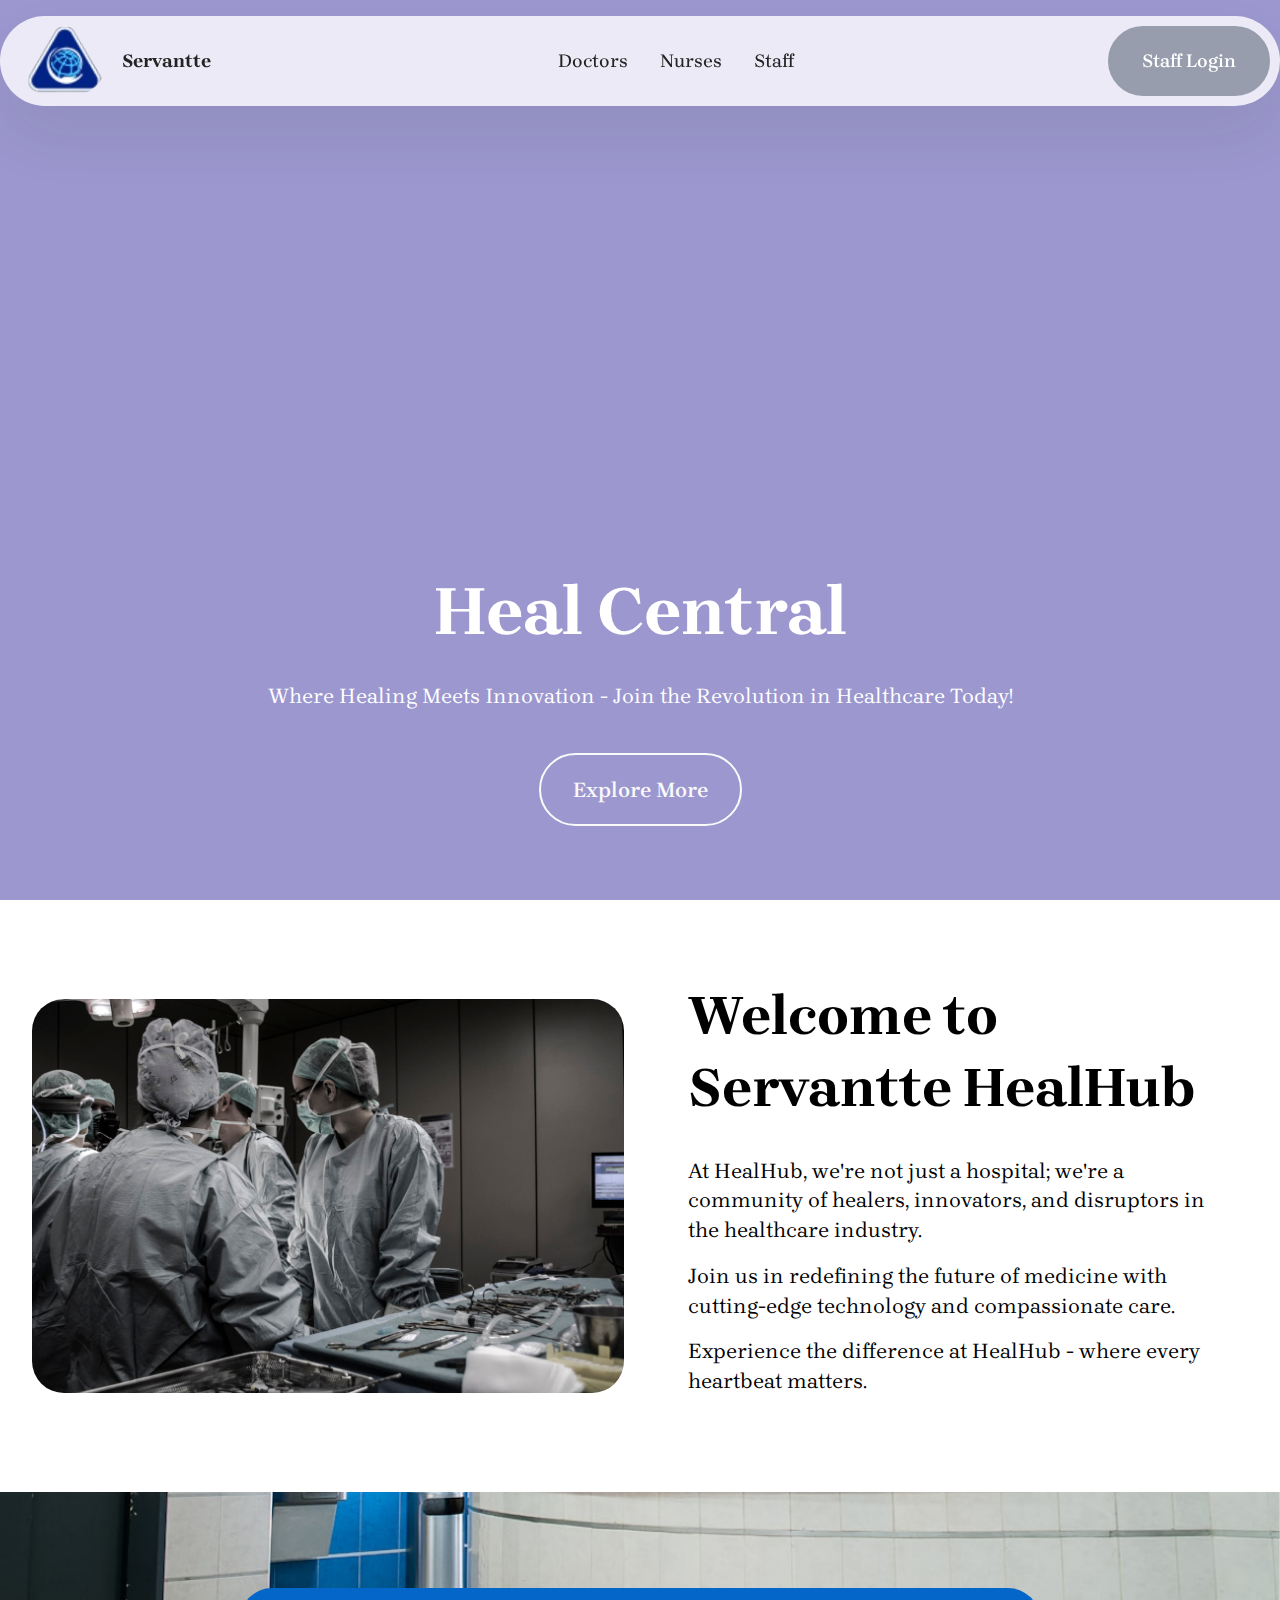
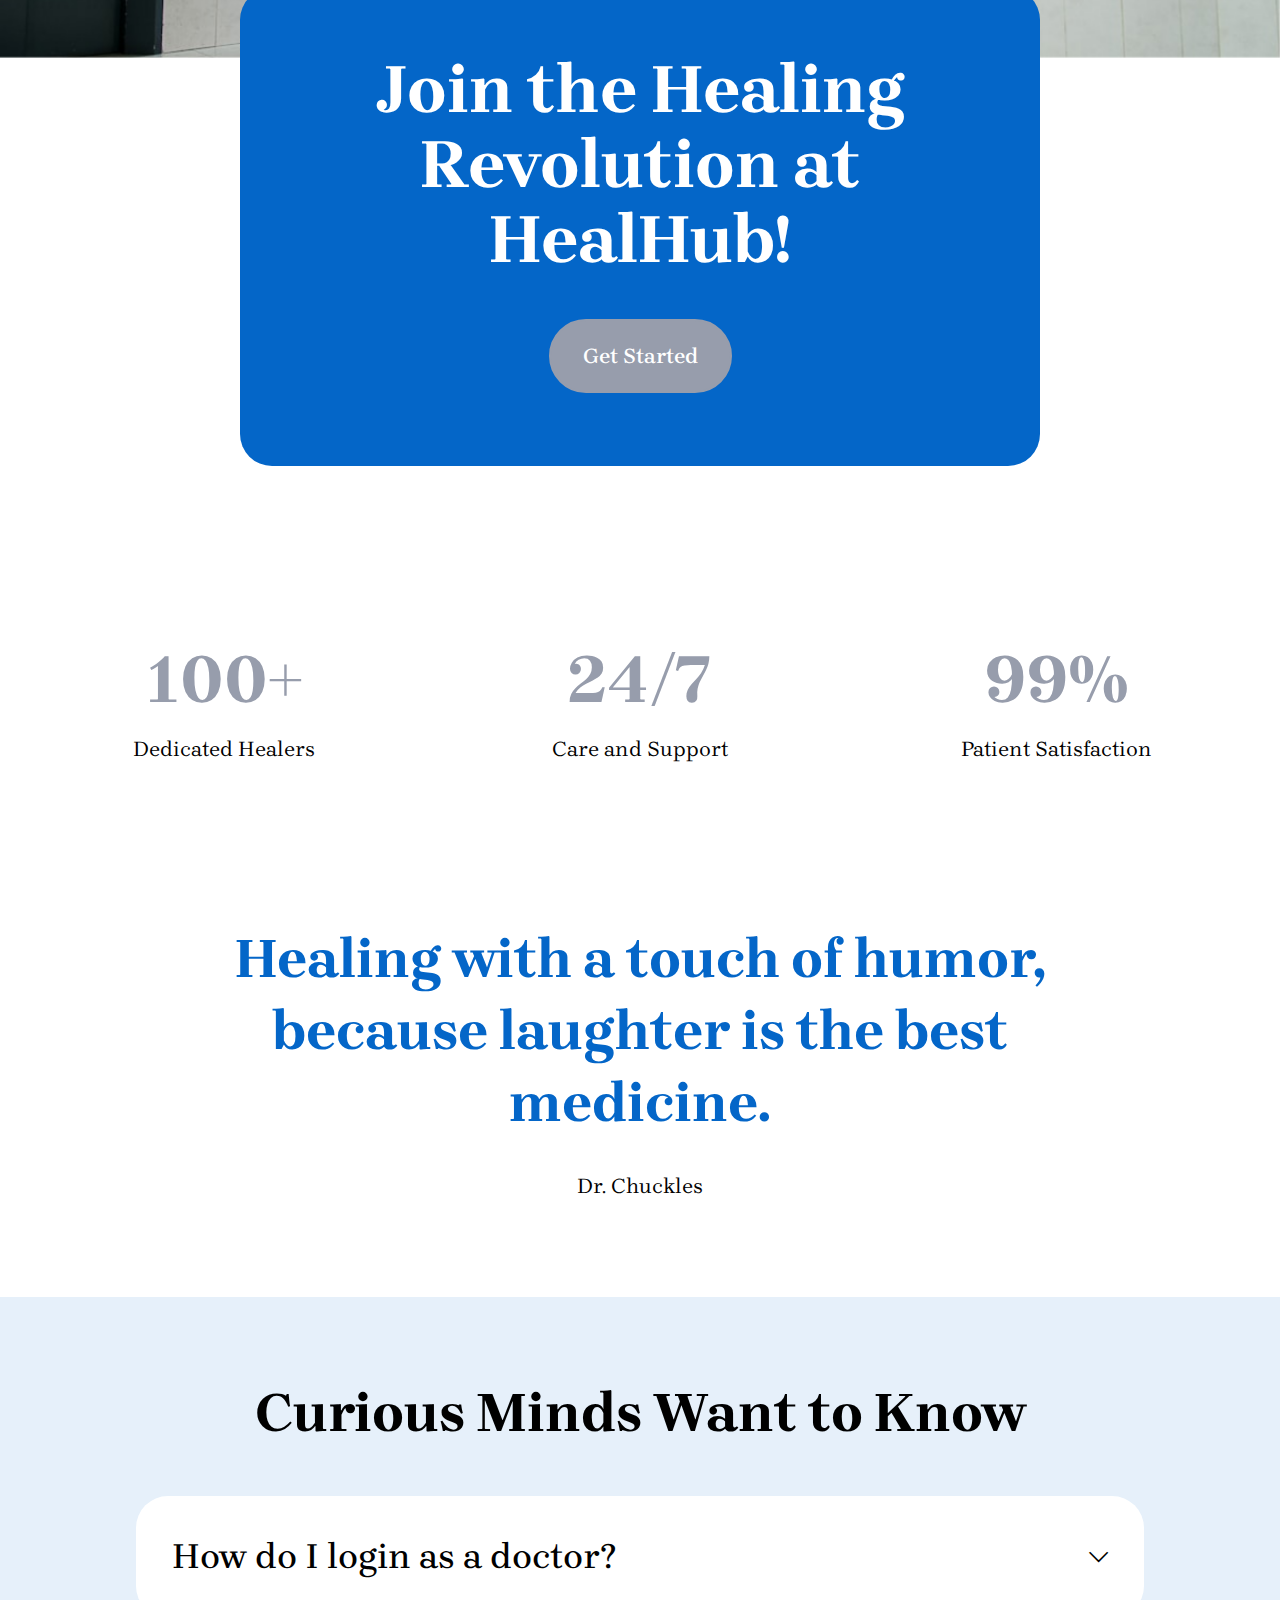
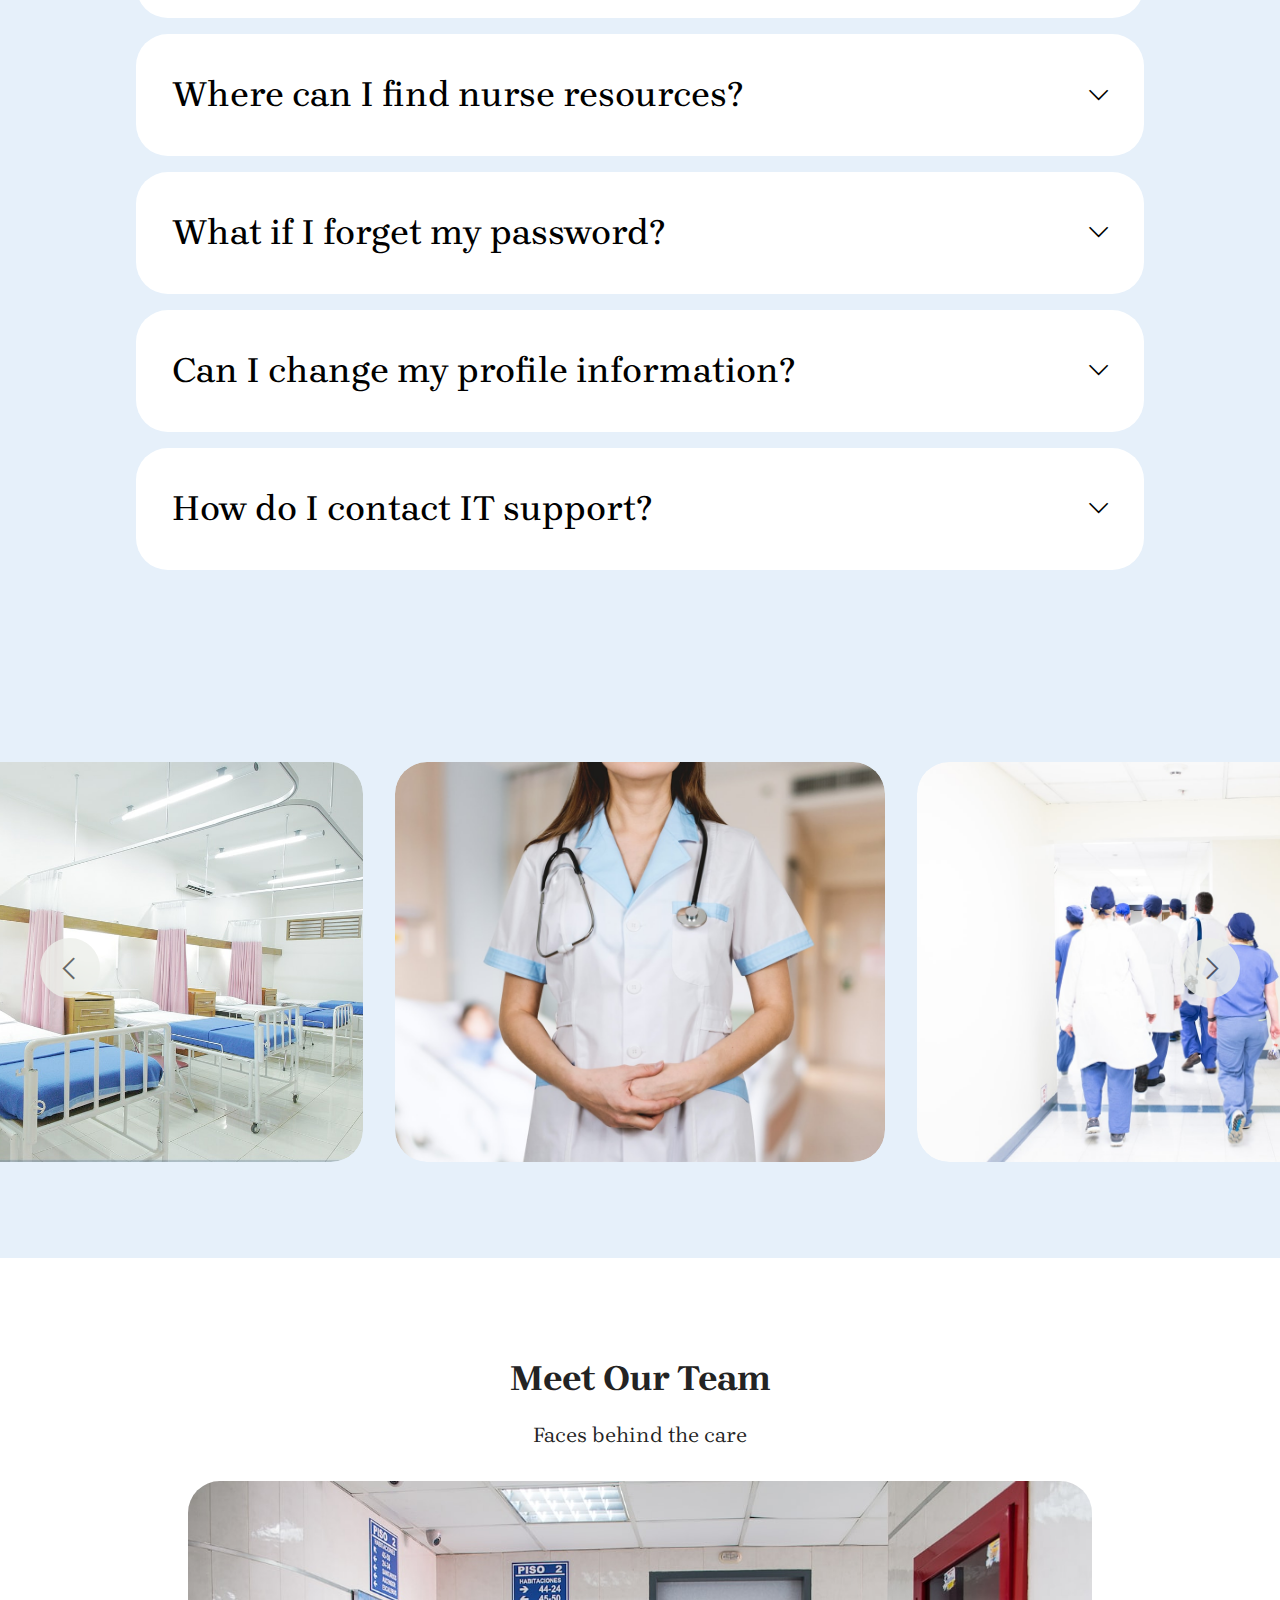
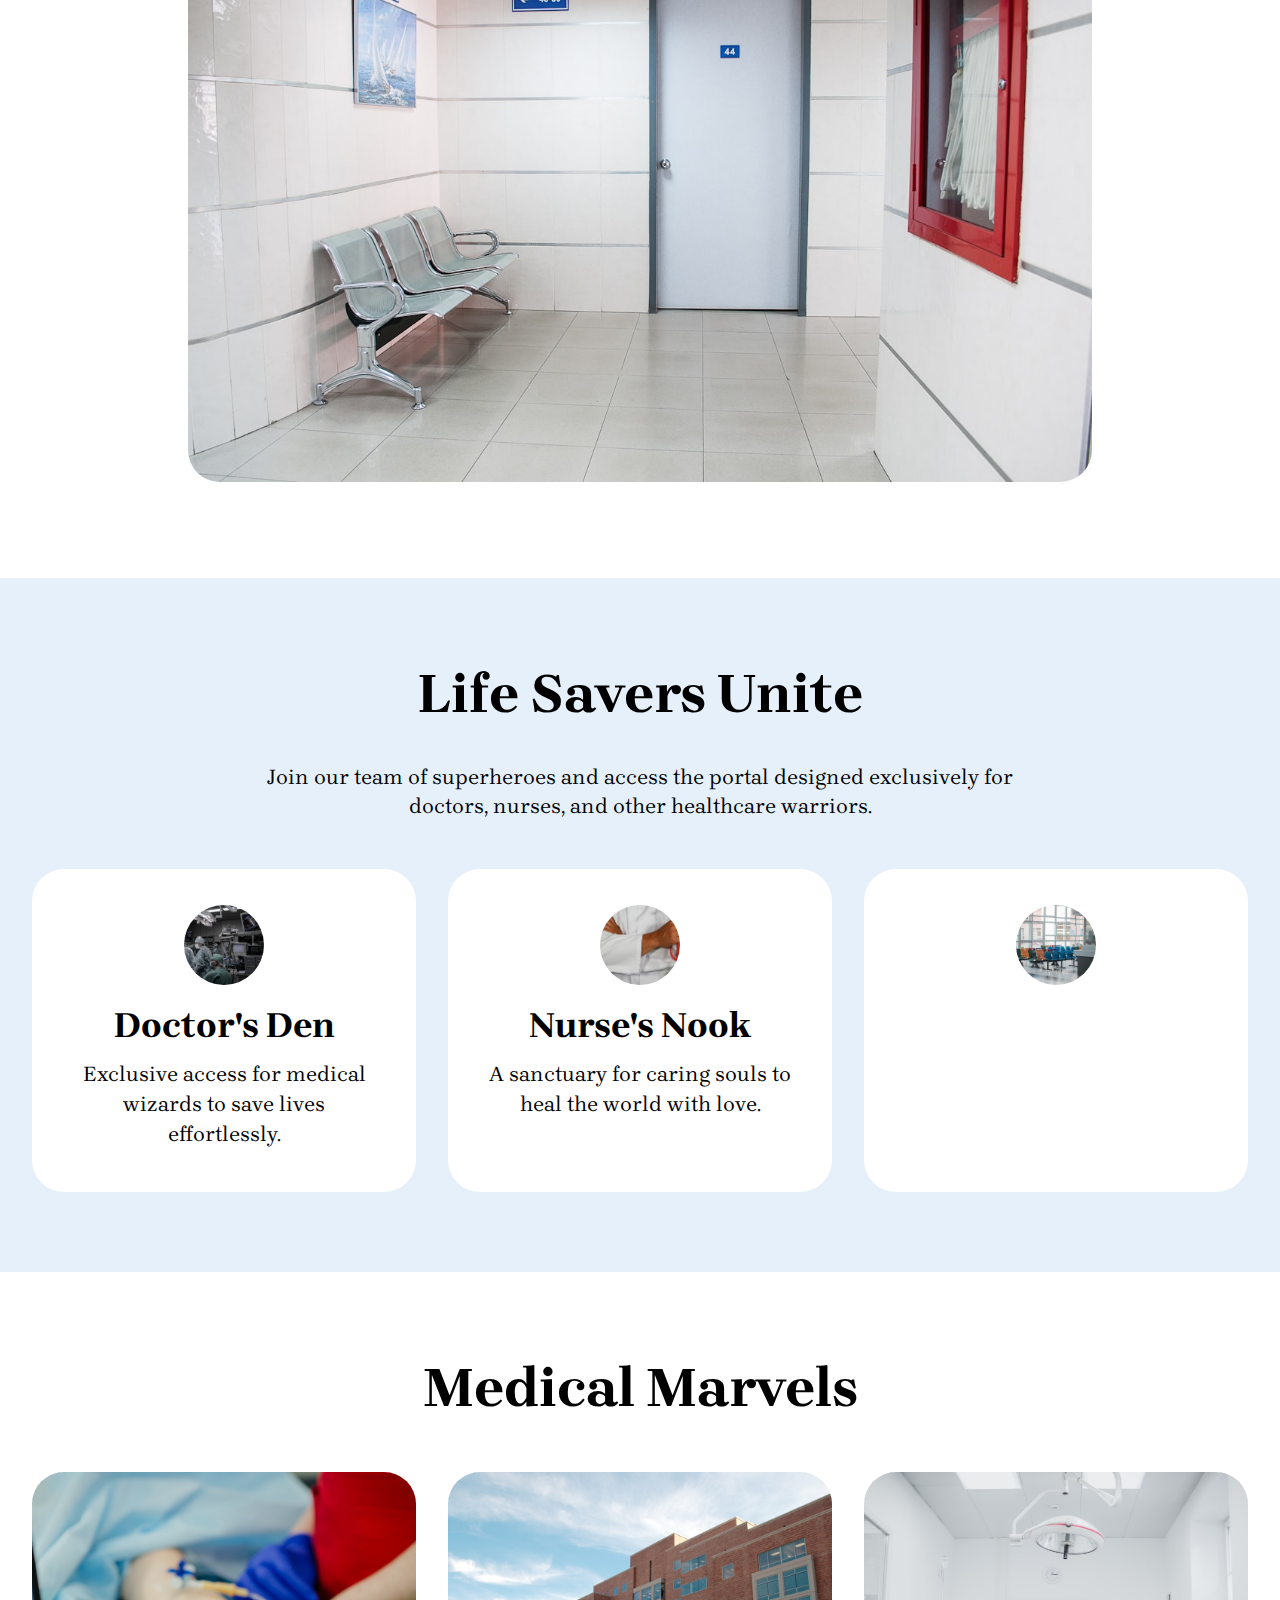
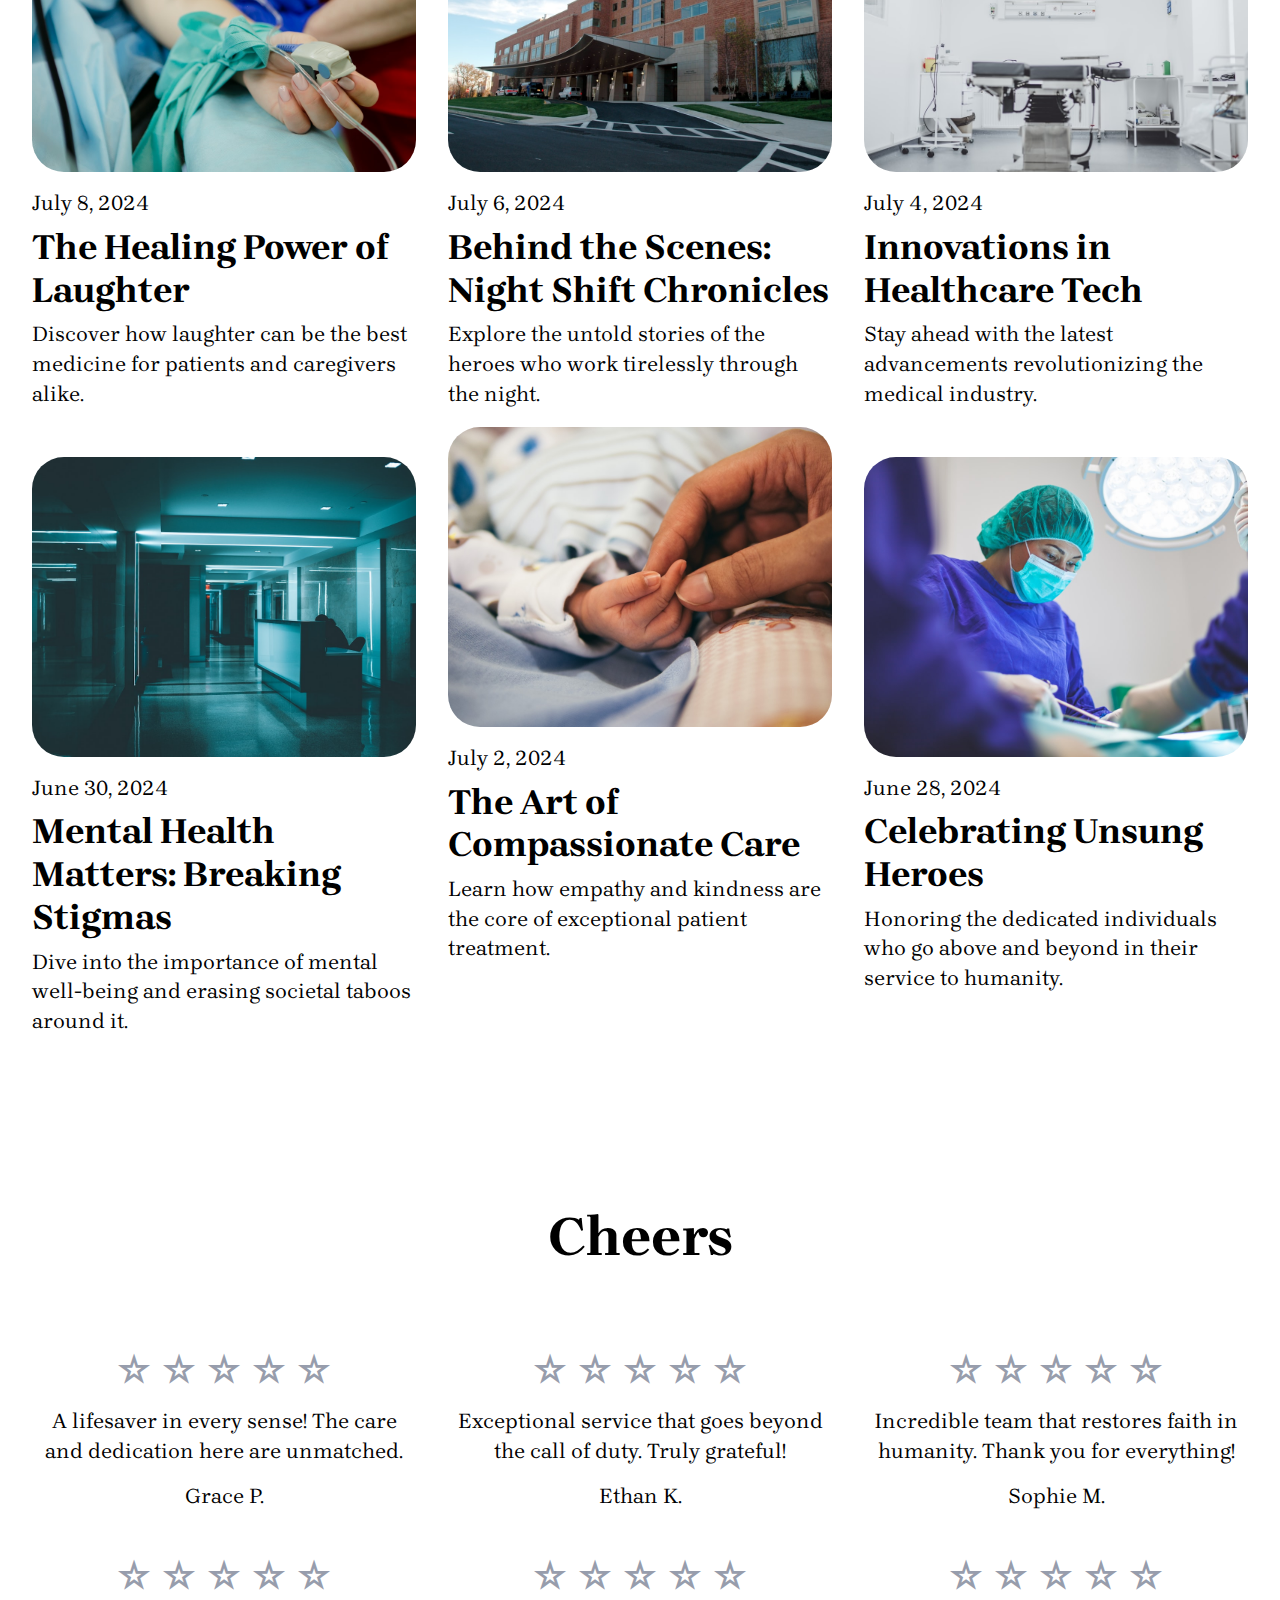
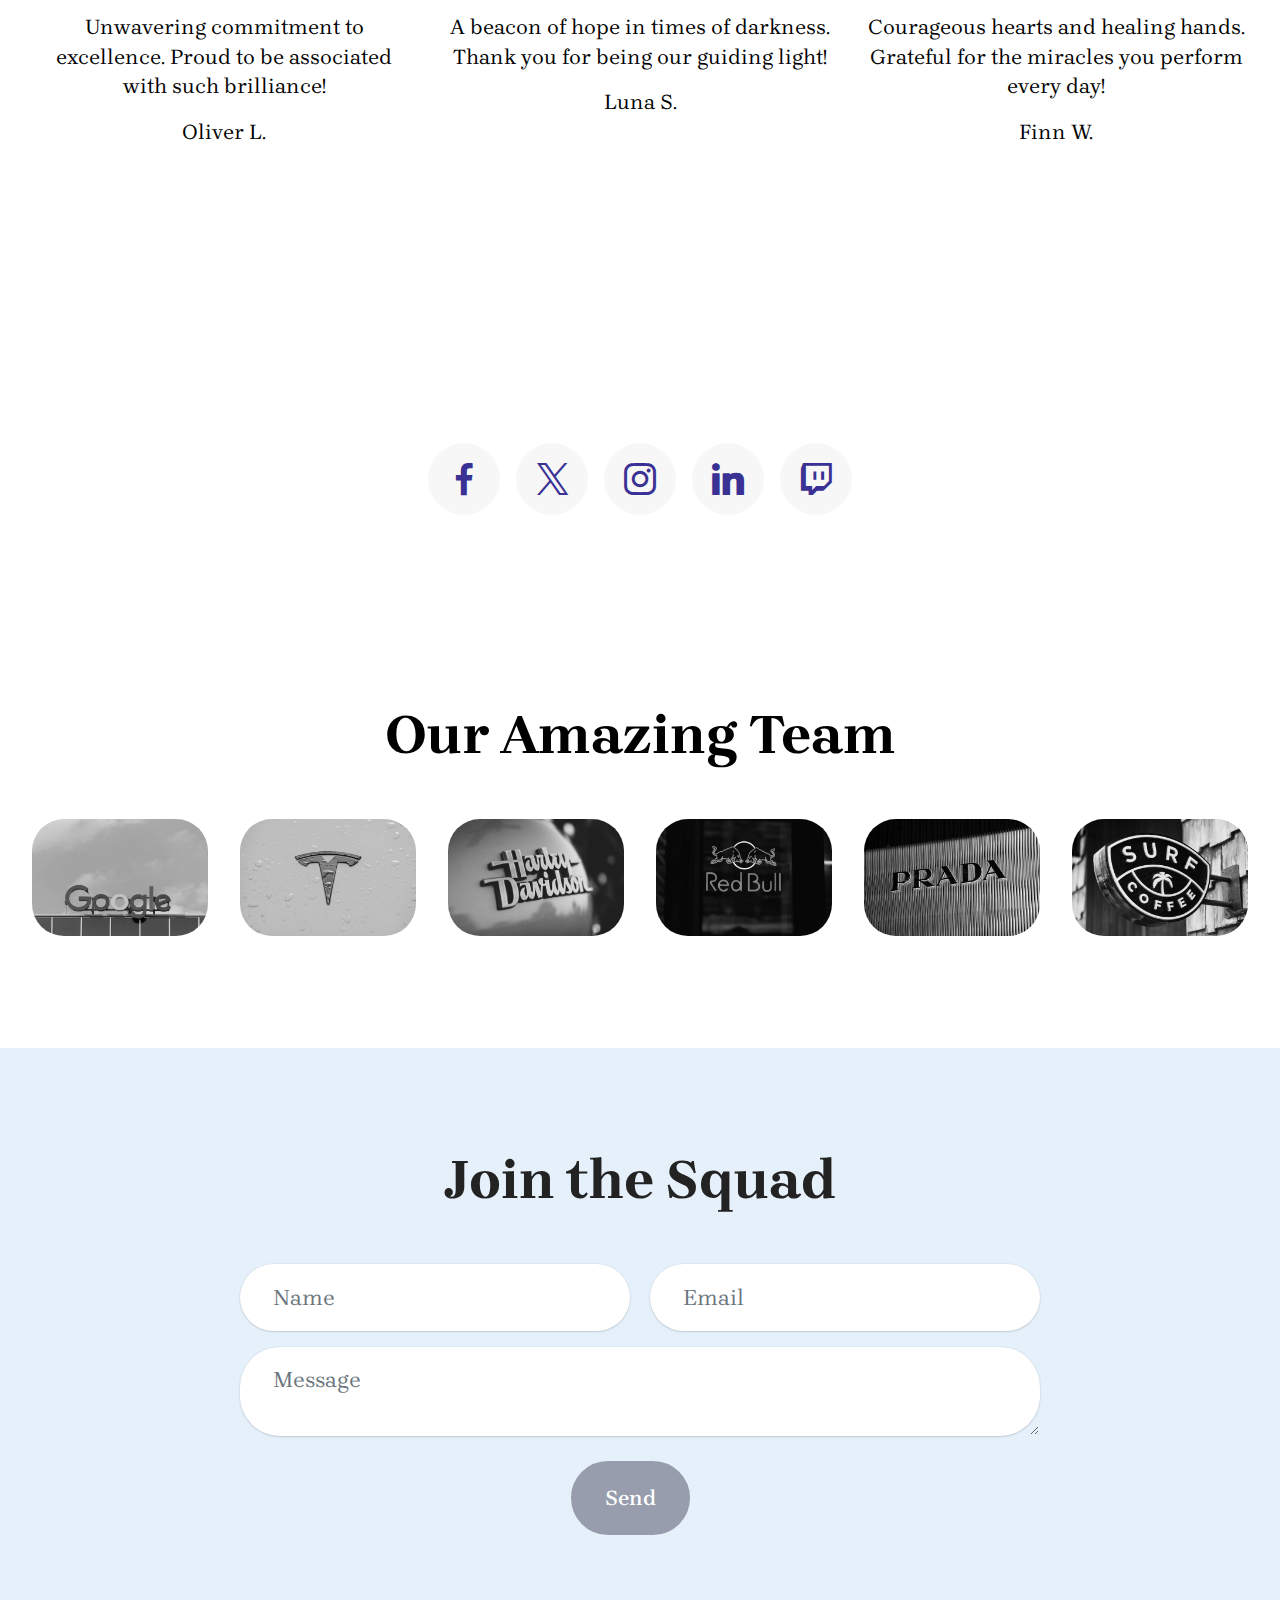
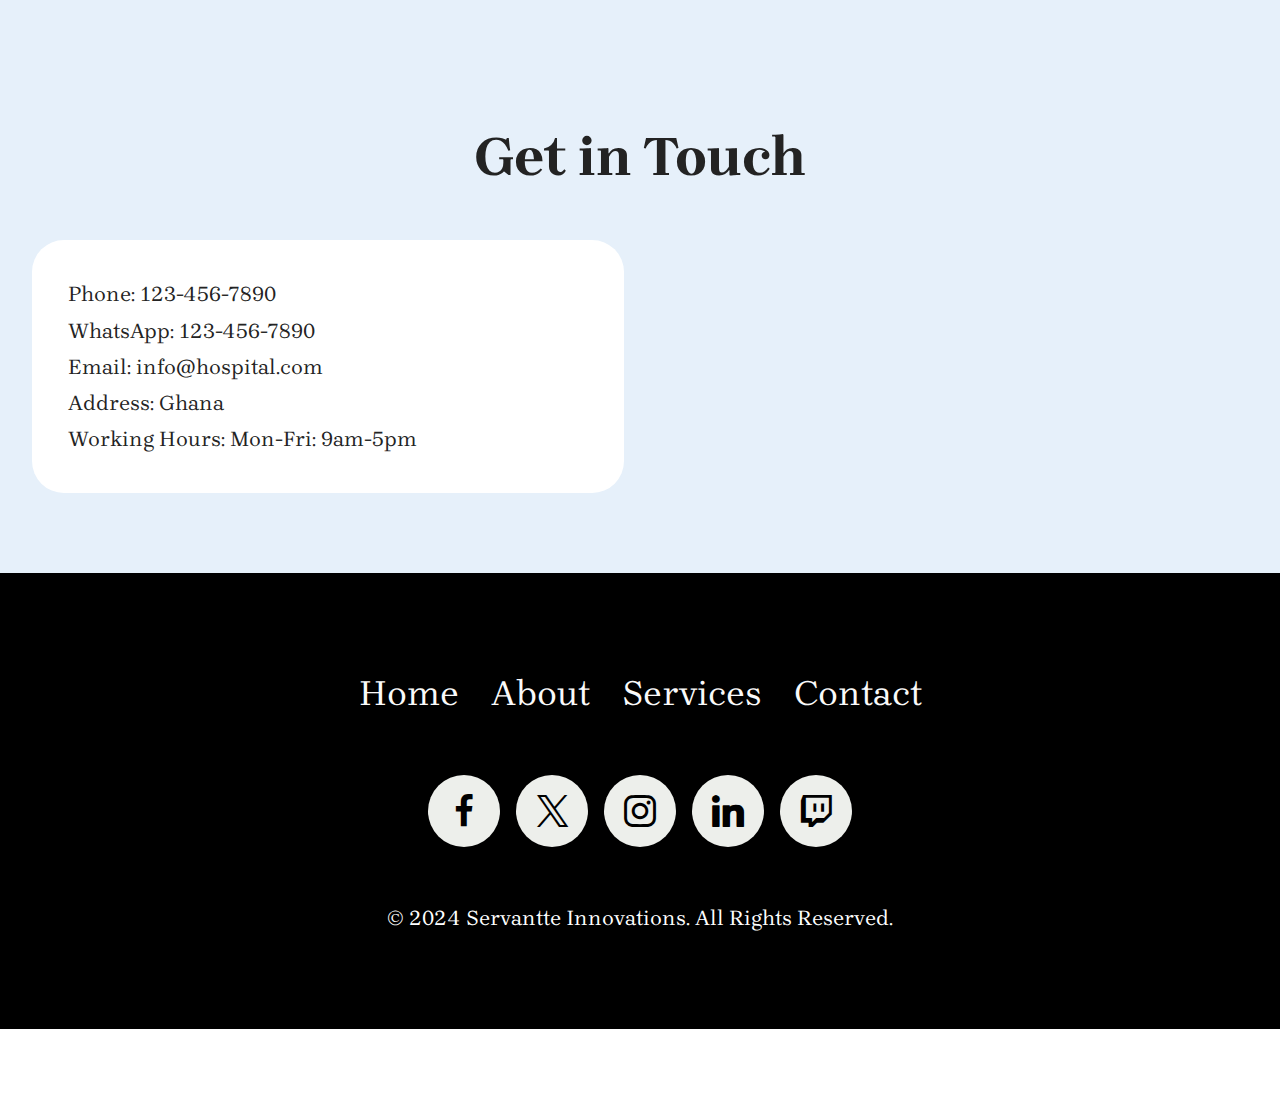
==== commit 1830d908: "added the ui" ====
--- a/index.html
+++ b/index.html
@@ -61,7 +61,7 @@
 						<a class="nav-link link text-black text-primary display-4" href="page3.html">Staff</a>
 					</li></ul>
 				
-				<div class="navbar-buttons mbr-section-btn"><a class="btn btn-primary display-4" href="https://mobiri.se">Staff Login</a></div>
+				<div class="navbar-buttons mbr-section-btn"><a class="btn btn-primary display-4" href="/OHCMS-master/">Staff Login</a></div>
 			</div>
 		</div>
 	</nav>
@@ -926,7 +926,7 @@
             </div>
         </div>
     </div>
-</section><section class="display-7" style="padding: 0;align-items: center;justify-content: center;flex-wrap: wrap;    align-content: center;display: flex;position: relative;height: 4rem;"><a href="https://mobiri.se/3298312" style="flex: 1 1;height: 4rem;position: absolute;width: 100%;z-index: 1;"><img alt="" style="height: 4rem;" src="[data-uri]"></a><p style="margin: 0;text-align: center;" class="display-7">&#8204;</p><a style="z-index:1" href="https://mobirise.com/offline-website-builder.html">Offline Website Maker</a></section><script src="assets/bootstrap/js/bootstrap.bundle.min.js"></script>  <script src="assets/parallax/jarallax.js"></script>  <script src="assets/smoothscroll/smooth-scroll.js"></script>  <script src="assets/ytplayer/index.js"></script>  <script src="assets/dropdown/js/navbar-dropdown.js"></script>  <script src="assets/mbr-switch-arrow/mbr-switch-arrow.js"></script>  <script src="assets/embla/embla.min.js"></script>  <script src="assets/embla/script.js"></script>  <script src="assets/masonry/masonry.pkgd.min.js"></script>  <script src="assets/imagesloaded/imagesloaded.pkgd.min.js"></script>  <script src="assets/theme/js/script.js"></script>  <script src="assets/formoid/formoid.min.js"></script>  
+</section><section class="display-7" style="padding: 0;align-items: center;justify-content: center;flex-wrap: wrap;    align-content: center;display: flex;position: relative;height: 4rem;"><a href="https://mobiri.se/3298312" style="flex: 1 1;height: 4rem;position: absolute;width: 100%;z-index: 1;"><img alt="" style="height: 4rem;" src="[data-uri]"></a><p style="margin: 0;text-align: center;" class="display-7">&#8204;</p><a style="z-index:1" href=""></a></section><script src="assets/bootstrap/js/bootstrap.bundle.min.js"></script>  <script src="assets/parallax/jarallax.js"></script>  <script src="assets/smoothscroll/smooth-scroll.js"></script>  <script src="assets/ytplayer/index.js"></script>  <script src="assets/dropdown/js/navbar-dropdown.js"></script>  <script src="assets/mbr-switch-arrow/mbr-switch-arrow.js"></script>  <script src="assets/embla/embla.min.js"></script>  <script src="assets/embla/script.js"></script>  <script src="assets/masonry/masonry.pkgd.min.js"></script>  <script src="assets/imagesloaded/imagesloaded.pkgd.min.js"></script>  <script src="assets/theme/js/script.js"></script>  <script src="assets/formoid/formoid.min.js"></script>  
   
   
 </body>
